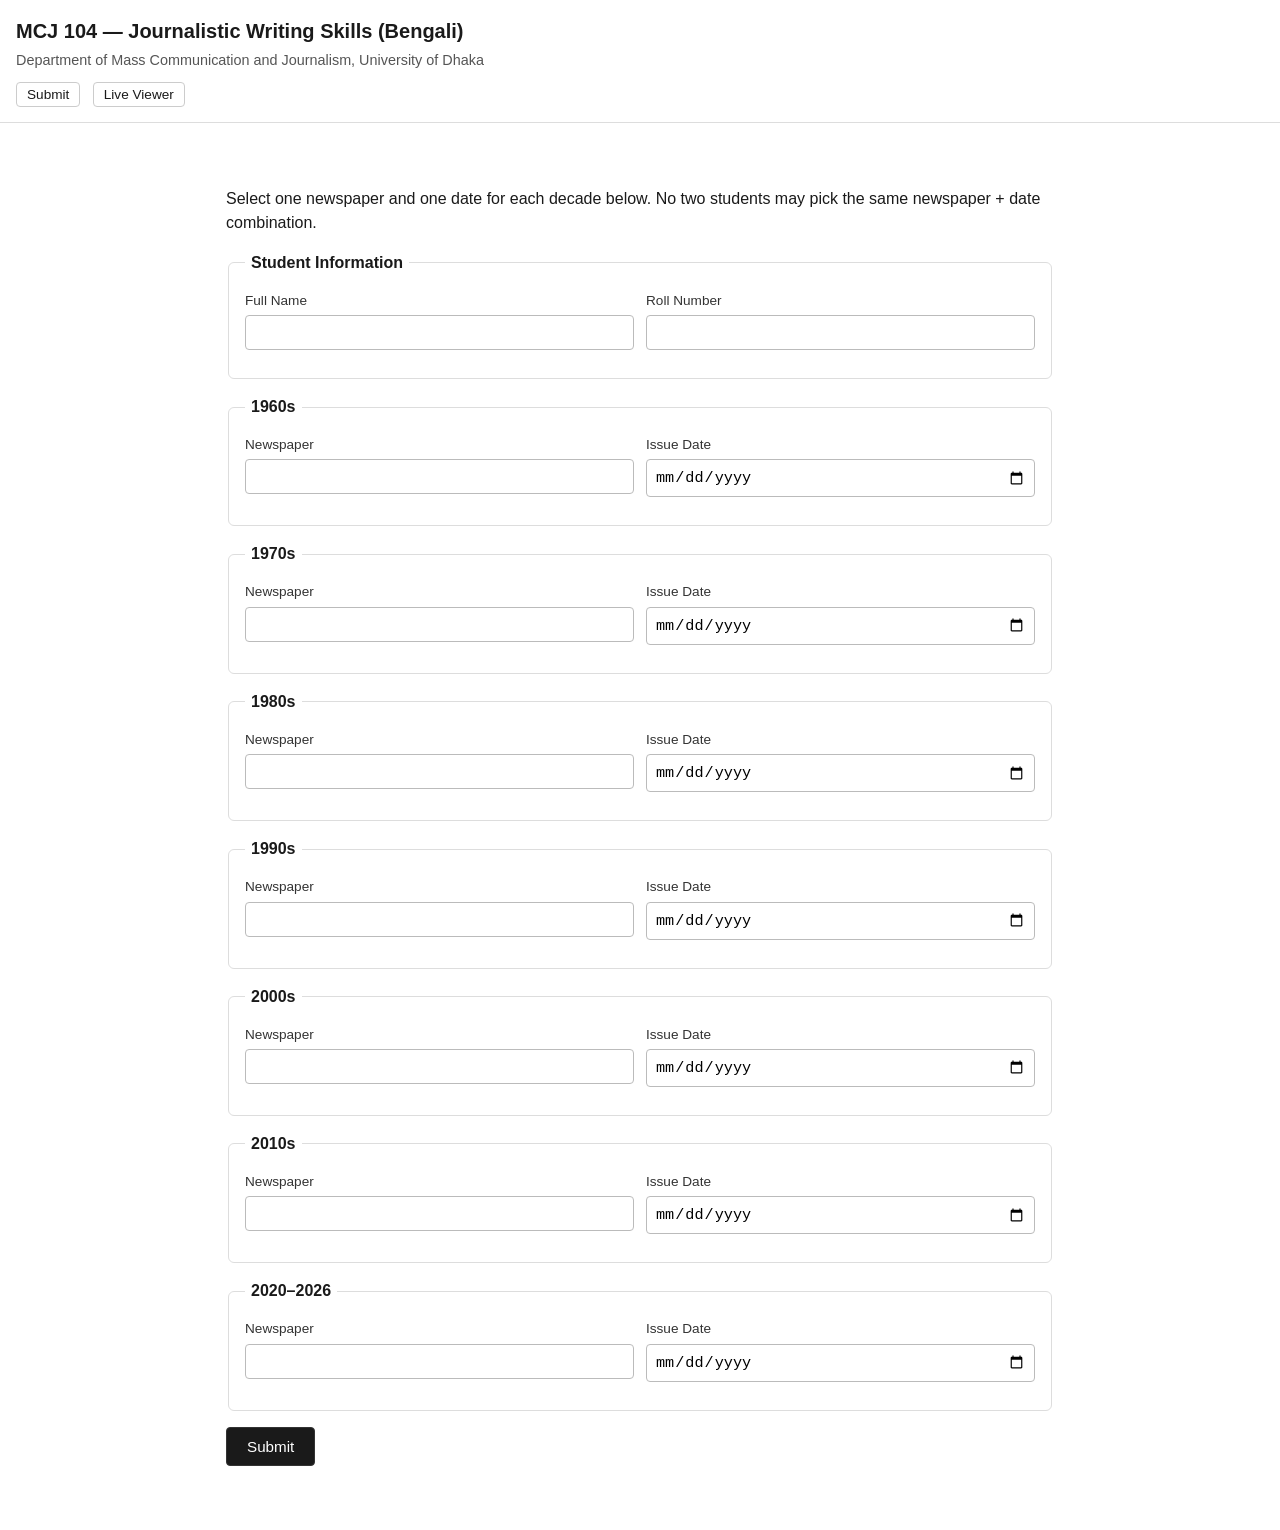
==== index.html @ 9551368b "Add files via upload" ====
<!DOCTYPE html>
<html lang="en">
<head>
  <meta charset="UTF-8" />
  <meta name="viewport" content="width=device-width, initial-scale=1.0" />
  <title>MCJ 104 — Assignment Picker</title>
  <link rel="stylesheet" href="style.css" />
</head>
<body>
  <header class="site-header">
    <h1>MCJ 104 — Journalistic Writing Skills (Bengali)</h1>
    <p>Department of Mass Communication and Journalism, University of Dhaka</p>
    <nav class="site-nav">
      <a href="index.html">Submit</a>
      <a href="live.html">Live Viewer</a>
    </nav>
  </header>

  <main class="page">
    <p>
      Select one newspaper and one date for each decade below. No two
      students may pick the same newspaper + date combination.
    </p>

    <form id="entry-form" novalidate>
      <fieldset>
        <legend>Student Information</legend>
        <div class="field-row">
          <div class="field">
            <label for="name">Full Name</label>
            <input type="text" id="name" name="name" required />
          </div>
          <div class="field">
            <label for="roll">Roll Number</label>
            <input type="text" id="roll" name="roll" required />
          </div>
        </div>
      </fieldset>

      <!-- One fieldset per decade. data-period matches CONFIG.PERIODS keys
           in config.js and the column names in GoogleAppsScript.gs -->
      <fieldset data-period="1960">
        <legend>1960s</legend>
        <div class="field-row">
          <div class="field">
            <label for="1960-newspaper">Newspaper</label>
            <input type="text" id="1960-newspaper" name="1960Newspaper" list="newspaper-list" required />
          </div>
          <div class="field">
            <label for="1960-date">Issue Date</label>
            <input type="date" id="1960-date" name="1960Date" min="1960-01-01" max="1969-12-31" required />
          </div>
        </div>
      </fieldset>

      <fieldset data-period="1970">
        <legend>1970s</legend>
        <div class="field-row">
          <div class="field">
            <label for="1970-newspaper">Newspaper</label>
            <input type="text" id="1970-newspaper" name="1970Newspaper" list="newspaper-list" required />
          </div>
          <div class="field">
            <label for="1970-date">Issue Date</label>
            <input type="date" id="1970-date" name="1970Date" min="1970-01-01" max="1979-12-31" required />
          </div>
        </div>
      </fieldset>

      <fieldset data-period="1980">
        <legend>1980s</legend>
        <div class="field-row">
          <div class="field">
            <label for="1980-newspaper">Newspaper</label>
            <input type="text" id="1980-newspaper" name="1980Newspaper" list="newspaper-list" required />
          </div>
          <div class="field">
            <label for="1980-date">Issue Date</label>
            <input type="date" id="1980-date" name="1980Date" min="1980-01-01" max="1989-12-31" required />
          </div>
        </div>
      </fieldset>

      <fieldset data-period="1990">
        <legend>1990s</legend>
        <div class="field-row">
          <div class="field">
            <label for="1990-newspaper">Newspaper</label>
            <input type="text" id="1990-newspaper" name="1990Newspaper" list="newspaper-list" required />
          </div>
          <div class="field">
            <label for="1990-date">Issue Date</label>
            <input type="date" id="1990-date" name="1990Date" min="1990-01-01" max="1999-12-31" required />
          </div>
        </div>
      </fieldset>

      <fieldset data-period="2000">
        <legend>2000s</legend>
        <div class="field-row">
          <div class="field">
            <label for="2000-newspaper">Newspaper</label>
            <input type="text" id="2000-newspaper" name="2000Newspaper" list="newspaper-list" required />
          </div>
          <div class="field">
            <label for="2000-date">Issue Date</label>
            <input type="date" id="2000-date" name="2000Date" min="2000-01-01" max="2009-12-31" required />
          </div>
        </div>
      </fieldset>

      <fieldset data-period="2010">
        <legend>2010s</legend>
        <div class="field-row">
          <div class="field">
            <label for="2010-newspaper">Newspaper</label>
            <input type="text" id="2010-newspaper" name="2010Newspaper" list="newspaper-list" required />
          </div>
          <div class="field">
            <label for="2010-date">Issue Date</label>
            <input type="date" id="2010-date" name="2010Date" min="2010-01-01" max="2019-12-31" required />
          </div>
        </div>
      </fieldset>

      <fieldset data-period="2020">
        <legend>2020–2026</legend>
        <div class="field-row">
          <div class="field">
            <label for="2020-newspaper">Newspaper</label>
            <input type="text" id="2020-newspaper" name="2020Newspaper" list="newspaper-list" required />
          </div>
          <div class="field">
            <label for="2020-date">Issue Date</label>
            <input type="date" id="2020-date" name="2020Date" min="2020-01-01" max="2026-12-31" required />
          </div>
        </div>
      </fieldset>

      <!-- Suggestions only; students may type any newspaper name. -->
      <datalist id="newspaper-list">
        <option value="Prothom Alo"></option>
        <option value="The Daily Star"></option>
        <option value="Ittefaq"></option>
        <option value="Bangladesh Observer"></option>
        <option value="Azad"></option>
        <option value="Sangbad"></option>
        <option value="Janakantha"></option>
        <option value="Kaler Kantho"></option>
        <option value="Samakal"></option>
        <option value="Bhorer Kagoj"></option>
      </datalist>

      <div class="actions">
        <button type="submit" id="submit-btn">Submit</button>
      </div>

      <div id="message" class="message" role="alert"></div>
    </form>
  </main>

  <script src="config.js"></script>
  <script src="app.js"></script>
</body>
</html>
---- style.css ----
/* style.css
   Minimal, professional styling shared by index.html and live.html.
   No animations, no icon fonts, no color noise. */

* {
  box-sizing: border-box;
}

body {
  margin: 0;
  padding: 0;
  font-family: -apple-system, "Segoe UI", Roboto, Arial, sans-serif;
  background: #ffffff;
  color: #1a1a1a;
  line-height: 1.5;
}

.page {
  max-width: 860px;
  margin: 0 auto;
  padding: 24px 16px 64px;
}

header.site-header {
  border-bottom: 1px solid #ddd;
  padding: 16px;
  margin-bottom: 24px;
}

header.site-header h1 {
  margin: 0 0 4px;
  font-size: 1.25rem;
}

header.site-header p {
  margin: 0;
  color: #555;
  font-size: 0.9rem;
}

nav.site-nav {
  margin-top: 10px;
}

nav.site-nav a {
  color: #1a1a1a;
  text-decoration: none;
  border: 1px solid #ccc;
  padding: 4px 10px;
  border-radius: 4px;
  font-size: 0.85rem;
  margin-right: 8px;
}

nav.site-nav a:hover {
  background: #f2f2f2;
}

/* ---- Form ---- */

fieldset {
  border: 1px solid #ddd;
  border-radius: 6px;
  padding: 16px;
  margin-bottom: 16px;
}

legend {
  padding: 0 6px;
  font-weight: 600;
}

.field-row {
  display: flex;
  gap: 12px;
  margin-bottom: 12px;
  flex-wrap: wrap;
}

.field {
  flex: 1 1 200px;
  display: flex;
  flex-direction: column;
}

.field label {
  font-size: 0.85rem;
  margin-bottom: 4px;
  color: #333;
}

input[type="text"],
input[type="date"] {
  padding: 8px;
  border: 1px solid #bbb;
  border-radius: 4px;
  font-size: 0.95rem;
  width: 100%;
}

input:focus {
  outline: 2px solid #333;
  outline-offset: 1px;
}

button {
  cursor: pointer;
  border: 1px solid #333;
  background: #1a1a1a;
  color: #fff;
  padding: 10px 20px;
  border-radius: 4px;
  font-size: 0.95rem;
}

button:hover {
  background: #333;
}

button.secondary {
  background: #fff;
  color: #1a1a1a;
}

button.secondary:hover {
  background: #f2f2f2;
}

.actions {
  display: flex;
  gap: 10px;
  margin-top: 16px;
  flex-wrap: wrap;
}

.message {
  margin-top: 16px;
  padding: 10px 12px;
  border-radius: 4px;
  font-size: 0.9rem;
  display: none;
}

.message.error {
  display: block;
  background: #fdecea;
  border: 1px solid #e8a5a0;
  color: #7a1f16;
}

.message.success {
  display: block;
  background: #eaf6ec;
  border: 1px solid #a6d8ac;
  color: #1e5c26;
}

/* ---- Live viewer ---- */

.toolbar {
  display: flex;
  gap: 10px;
  flex-wrap: wrap;
  margin-bottom: 16px;
  align-items: center;
}

.toolbar input[type="text"] {
  flex: 1 1 220px;
}

.toolbar select {
  padding: 8px;
  border: 1px solid #bbb;
  border-radius: 4px;
}

.status-line {
  font-size: 0.8rem;
  color: #666;
  margin-bottom: 10px;
}

table {
  width: 100%;
  border-collapse: collapse;
  font-size: 0.85rem;
}

th, td {
  border: 1px solid #ddd;
  padding: 6px 8px;
  text-align: left;
  white-space: nowrap;
}

th {
  background: #f5f5f5;
  cursor: pointer;
  position: sticky;
  top: 0;
}

tbody tr:nth-child(even) {
  background: #fafafa;
}

.table-wrap {
  overflow-x: auto;
  border: 1px solid #eee;
}

.empty-state {
  padding: 20px;
  text-align: center;
  color: #777;
}

/* ---- Print ---- */

@media print {
  header.site-header,
  .toolbar,
  .actions,
  nav.site-nav,
  .status-line {
    display: none !important;
  }

  body, .page {
    margin: 0;
    padding: 0;
    max-width: 100%;
  }

  table {
    font-size: 11px;
  }
}

/* ---- Mobile ---- */

@media (max-width: 600px) {
  .field-row {
    flex-direction: column;
  }
}
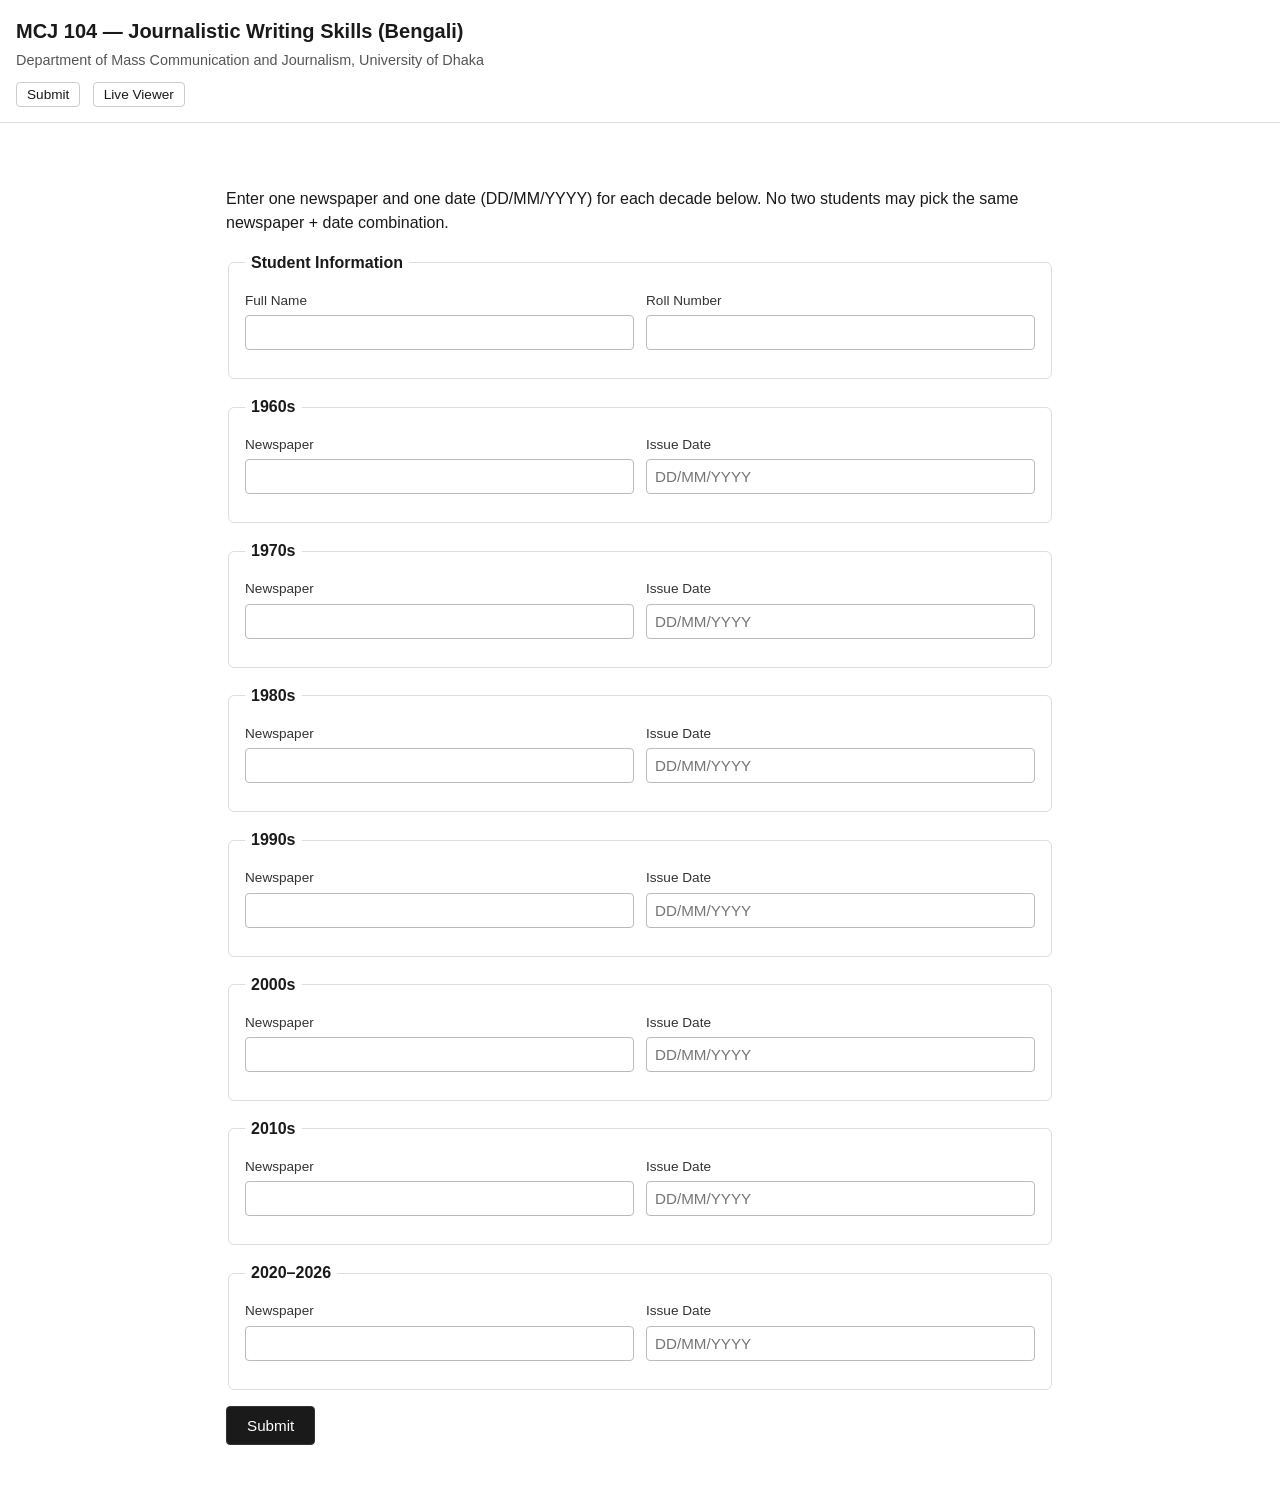
==== commit 872c41ec: "Add files via upload" ====
--- a/index.html
+++ b/index.html
@@ -18,8 +18,9 @@
 
   <main class="page">
     <p>
-      Select one newspaper and one date for each decade below. No two
-      students may pick the same newspaper + date combination.
+      Enter one newspaper and one date (DD/MM/YYYY) for each decade
+      below. No two students may pick the same newspaper + date
+      combination.
     </p>
 
     <form id="entry-form" novalidate>
@@ -44,11 +45,11 @@
         <div class="field-row">
           <div class="field">
             <label for="1960-newspaper">Newspaper</label>
-            <input type="text" id="1960-newspaper" name="1960Newspaper" list="newspaper-list" required />
+            <input type="text" id="1960-newspaper" name="1960Newspaper" required />
           </div>
           <div class="field">
             <label for="1960-date">Issue Date</label>
-            <input type="date" id="1960-date" name="1960Date" min="1960-01-01" max="1969-12-31" required />
+            <input type="text" id="1960-date" name="1960Date" placeholder="DD/MM/YYYY" pattern="\d{2}/\d{2}/\d{4}" inputmode="numeric" maxlength="10" required />
           </div>
         </div>
       </fieldset>
@@ -58,11 +59,11 @@
         <div class="field-row">
           <div class="field">
             <label for="1970-newspaper">Newspaper</label>
-            <input type="text" id="1970-newspaper" name="1970Newspaper" list="newspaper-list" required />
+            <input type="text" id="1970-newspaper" name="1970Newspaper" required />
           </div>
           <div class="field">
             <label for="1970-date">Issue Date</label>
-            <input type="date" id="1970-date" name="1970Date" min="1970-01-01" max="1979-12-31" required />
+            <input type="text" id="1970-date" name="1970Date" placeholder="DD/MM/YYYY" pattern="\d{2}/\d{2}/\d{4}" inputmode="numeric" maxlength="10" required />
           </div>
         </div>
       </fieldset>
@@ -72,11 +73,11 @@
         <div class="field-row">
           <div class="field">
             <label for="1980-newspaper">Newspaper</label>
-            <input type="text" id="1980-newspaper" name="1980Newspaper" list="newspaper-list" required />
+            <input type="text" id="1980-newspaper" name="1980Newspaper" required />
           </div>
           <div class="field">
             <label for="1980-date">Issue Date</label>
-            <input type="date" id="1980-date" name="1980Date" min="1980-01-01" max="1989-12-31" required />
+            <input type="text" id="1980-date" name="1980Date" placeholder="DD/MM/YYYY" pattern="\d{2}/\d{2}/\d{4}" inputmode="numeric" maxlength="10" required />
           </div>
         </div>
       </fieldset>
@@ -86,11 +87,11 @@
         <div class="field-row">
           <div class="field">
             <label for="1990-newspaper">Newspaper</label>
-            <input type="text" id="1990-newspaper" name="1990Newspaper" list="newspaper-list" required />
+            <input type="text" id="1990-newspaper" name="1990Newspaper" required />
           </div>
           <div class="field">
             <label for="1990-date">Issue Date</label>
-            <input type="date" id="1990-date" name="1990Date" min="1990-01-01" max="1999-12-31" required />
+            <input type="text" id="1990-date" name="1990Date" placeholder="DD/MM/YYYY" pattern="\d{2}/\d{2}/\d{4}" inputmode="numeric" maxlength="10" required />
           </div>
         </div>
       </fieldset>
@@ -100,11 +101,11 @@
         <div class="field-row">
           <div class="field">
             <label for="2000-newspaper">Newspaper</label>
-            <input type="text" id="2000-newspaper" name="2000Newspaper" list="newspaper-list" required />
+            <input type="text" id="2000-newspaper" name="2000Newspaper" required />
           </div>
           <div class="field">
             <label for="2000-date">Issue Date</label>
-            <input type="date" id="2000-date" name="2000Date" min="2000-01-01" max="2009-12-31" required />
+            <input type="text" id="2000-date" name="2000Date" placeholder="DD/MM/YYYY" pattern="\d{2}/\d{2}/\d{4}" inputmode="numeric" maxlength="10" required />
           </div>
         </div>
       </fieldset>
@@ -114,11 +115,11 @@
         <div class="field-row">
           <div class="field">
             <label for="2010-newspaper">Newspaper</label>
-            <input type="text" id="2010-newspaper" name="2010Newspaper" list="newspaper-list" required />
+            <input type="text" id="2010-newspaper" name="2010Newspaper" required />
           </div>
           <div class="field">
             <label for="2010-date">Issue Date</label>
-            <input type="date" id="2010-date" name="2010Date" min="2010-01-01" max="2019-12-31" required />
+            <input type="text" id="2010-date" name="2010Date" placeholder="DD/MM/YYYY" pattern="\d{2}/\d{2}/\d{4}" inputmode="numeric" maxlength="10" required />
           </div>
         </div>
       </fieldset>
@@ -128,28 +129,14 @@
         <div class="field-row">
           <div class="field">
             <label for="2020-newspaper">Newspaper</label>
-            <input type="text" id="2020-newspaper" name="2020Newspaper" list="newspaper-list" required />
+            <input type="text" id="2020-newspaper" name="2020Newspaper" required />
           </div>
           <div class="field">
             <label for="2020-date">Issue Date</label>
-            <input type="date" id="2020-date" name="2020Date" min="2020-01-01" max="2026-12-31" required />
+            <input type="text" id="2020-date" name="2020Date" placeholder="DD/MM/YYYY" pattern="\d{2}/\d{2}/\d{4}" inputmode="numeric" maxlength="10" required />
           </div>
         </div>
       </fieldset>
-
-      <!-- Suggestions only; students may type any newspaper name. -->
-      <datalist id="newspaper-list">
-        <option value="Prothom Alo"></option>
-        <option value="The Daily Star"></option>
-        <option value="Ittefaq"></option>
-        <option value="Bangladesh Observer"></option>
-        <option value="Azad"></option>
-        <option value="Sangbad"></option>
-        <option value="Janakantha"></option>
-        <option value="Kaler Kantho"></option>
-        <option value="Samakal"></option>
-        <option value="Bhorer Kagoj"></option>
-      </datalist>
 
       <div class="actions">
         <button type="submit" id="submit-btn">Submit</button>
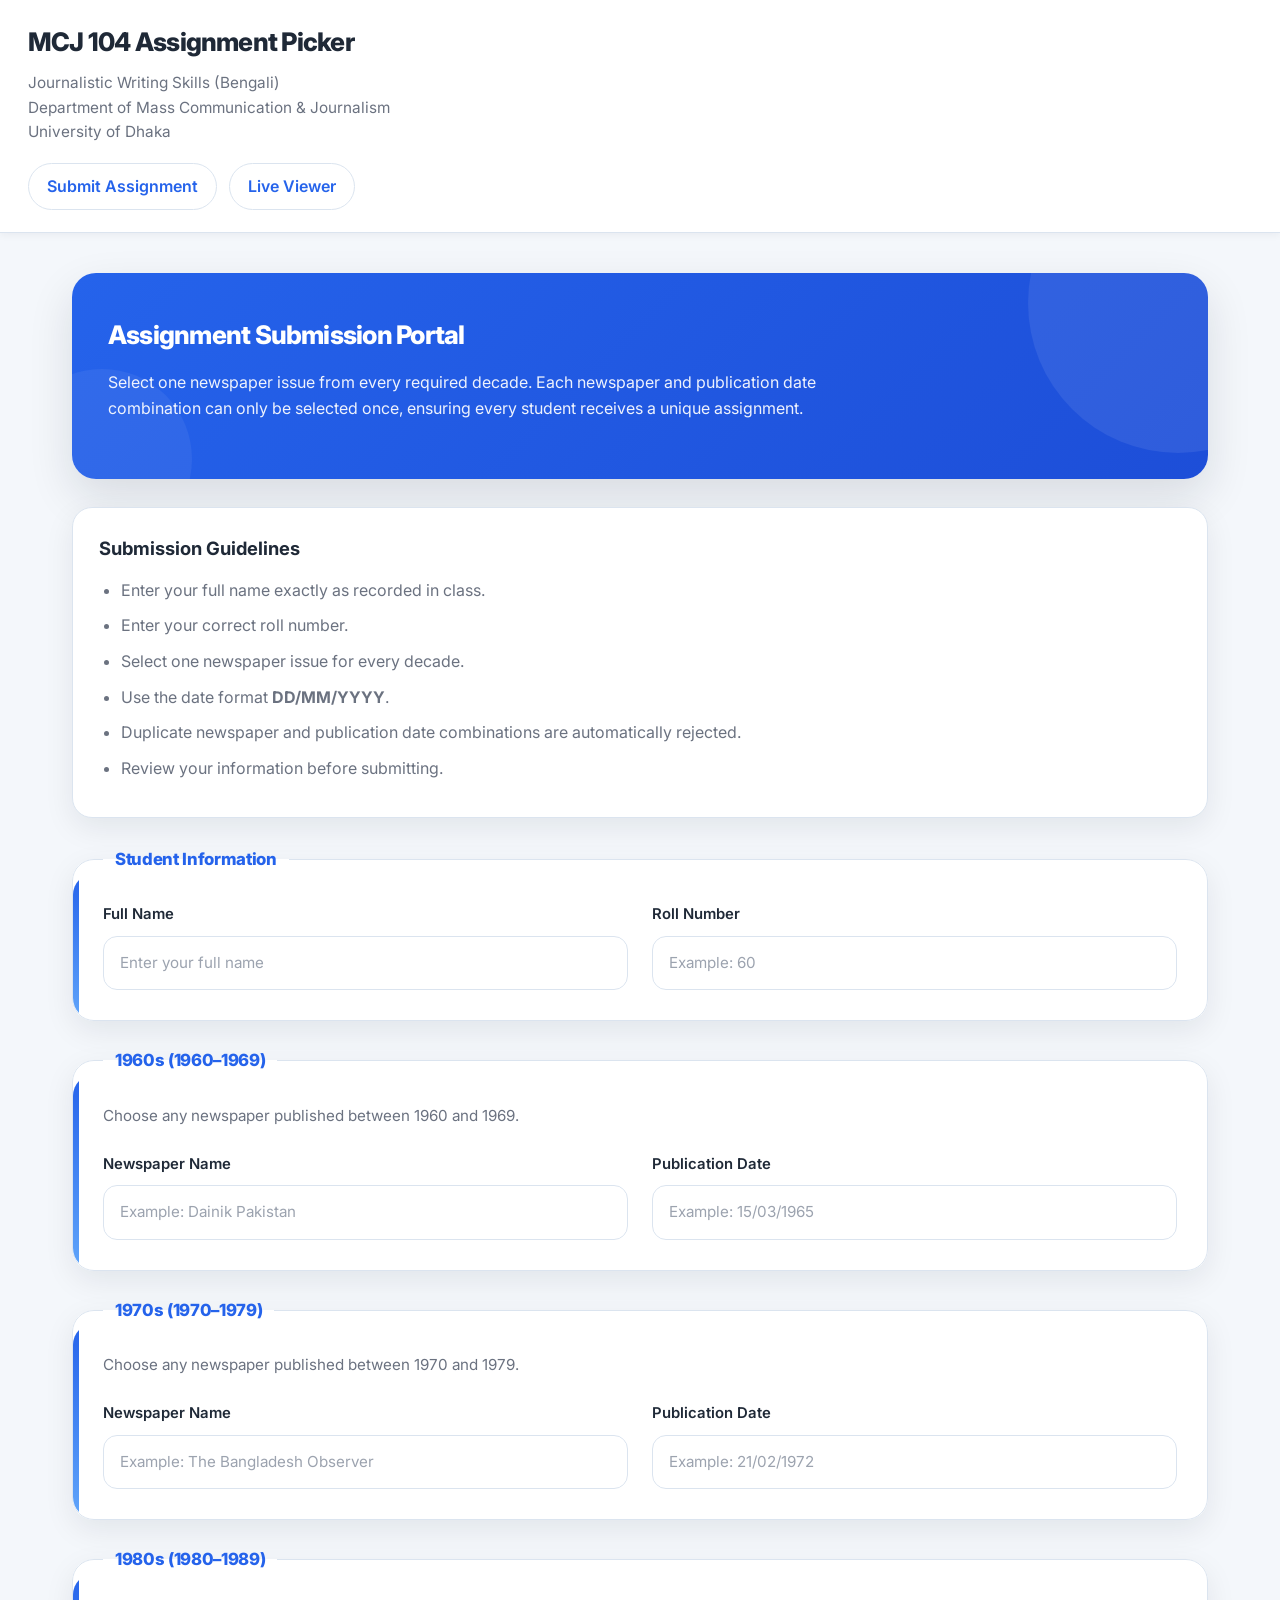
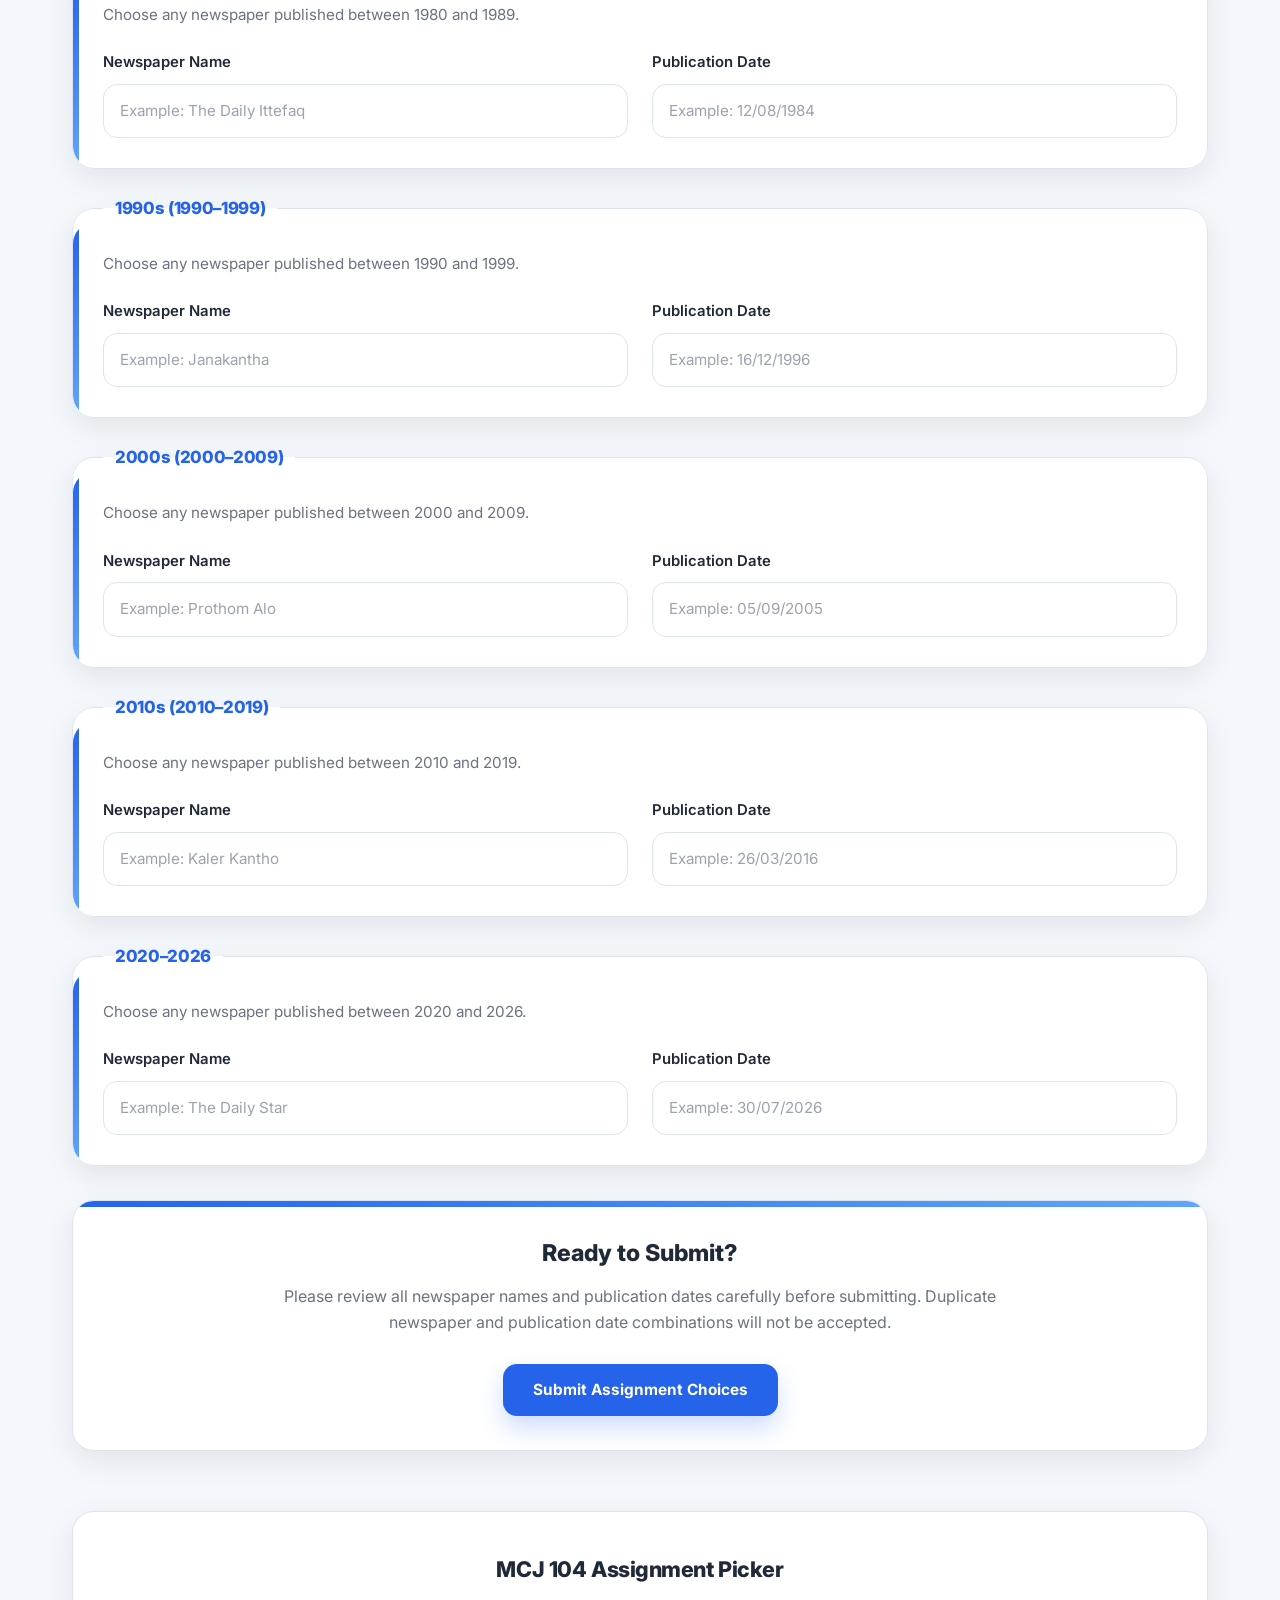
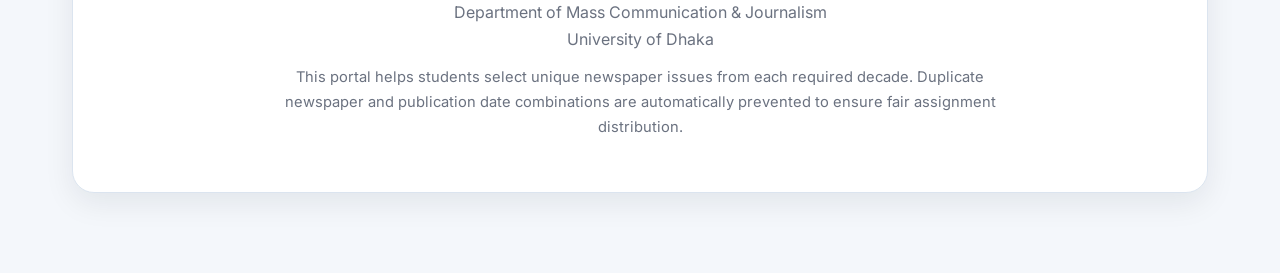
==== commit d76c6255: "Add files via upload" ====
--- a/index.html
+++ b/index.html
@@ -1,152 +1,649 @@
 <!DOCTYPE html>
 <html lang="en">
+
 <head>
-  <meta charset="UTF-8" />
-  <meta name="viewport" content="width=device-width, initial-scale=1.0" />
-  <title>MCJ 104 — Assignment Picker</title>
-  <link rel="stylesheet" href="style.css" />
+
+    <meta charset="UTF-8">
+
+    <meta
+        name="viewport"
+        content="width=device-width, initial-scale=1.0">
+
+    <title>MCJ 104 — Assignment Picker</title>
+
+    <link rel="preconnect" href="https://fonts.googleapis.com">
+
+    <link rel="preconnect" href="https://fonts.gstatic.com" crossorigin>
+
+    <link rel="stylesheet" href="style.css">
+
 </head>
+
 <body>
-  <header class="site-header">
-    <h1>MCJ 104 — Journalistic Writing Skills (Bengali)</h1>
-    <p>Department of Mass Communication and Journalism, University of Dhaka</p>
+
+<header class="site-header">
+
+    <h1>MCJ 104 Assignment Picker</h1>
+
+    <p>
+
+        Journalistic Writing Skills (Bengali)<br>
+
+        Department of Mass Communication & Journalism<br>
+
+        University of Dhaka
+
+    </p>
+
     <nav class="site-nav">
-      <a href="index.html">Submit</a>
-      <a href="live.html">Live Viewer</a>
+
+        <a href="index.html">
+            Submit Assignment
+        </a>
+
+        <a href="live.html">
+            Live Viewer
+        </a>
+
     </nav>
-  </header>
-
-  <main class="page">
+
+</header>
+
+<main class="page">
+
+<section class="hero">
+
+    <h2>
+        Assignment Submission Portal
+    </h2>
+
     <p>
-      Enter one newspaper and one date (DD/MM/YYYY) for each decade
-      below. No two students may pick the same newspaper + date
-      combination.
-    </p>
-
-    <form id="entry-form" novalidate>
-      <fieldset>
-        <legend>Student Information</legend>
-        <div class="field-row">
-          <div class="field">
-            <label for="name">Full Name</label>
-            <input type="text" id="name" name="name" required />
-          </div>
-          <div class="field">
-            <label for="roll">Roll Number</label>
-            <input type="text" id="roll" name="roll" required />
-          </div>
-        </div>
-      </fieldset>
-
-      <!-- One fieldset per decade. data-period matches CONFIG.PERIODS keys
-           in config.js and the column names in GoogleAppsScript.gs -->
-      <fieldset data-period="1960">
-        <legend>1960s</legend>
-        <div class="field-row">
-          <div class="field">
-            <label for="1960-newspaper">Newspaper</label>
-            <input type="text" id="1960-newspaper" name="1960Newspaper" required />
-          </div>
-          <div class="field">
-            <label for="1960-date">Issue Date</label>
-            <input type="text" id="1960-date" name="1960Date" placeholder="DD/MM/YYYY" pattern="\d{2}/\d{2}/\d{4}" inputmode="numeric" maxlength="10" required />
-          </div>
-        </div>
-      </fieldset>
-
-      <fieldset data-period="1970">
-        <legend>1970s</legend>
-        <div class="field-row">
-          <div class="field">
-            <label for="1970-newspaper">Newspaper</label>
-            <input type="text" id="1970-newspaper" name="1970Newspaper" required />
-          </div>
-          <div class="field">
-            <label for="1970-date">Issue Date</label>
-            <input type="text" id="1970-date" name="1970Date" placeholder="DD/MM/YYYY" pattern="\d{2}/\d{2}/\d{4}" inputmode="numeric" maxlength="10" required />
-          </div>
-        </div>
-      </fieldset>
-
-      <fieldset data-period="1980">
-        <legend>1980s</legend>
-        <div class="field-row">
-          <div class="field">
-            <label for="1980-newspaper">Newspaper</label>
-            <input type="text" id="1980-newspaper" name="1980Newspaper" required />
-          </div>
-          <div class="field">
-            <label for="1980-date">Issue Date</label>
-            <input type="text" id="1980-date" name="1980Date" placeholder="DD/MM/YYYY" pattern="\d{2}/\d{2}/\d{4}" inputmode="numeric" maxlength="10" required />
-          </div>
-        </div>
-      </fieldset>
-
-      <fieldset data-period="1990">
-        <legend>1990s</legend>
-        <div class="field-row">
-          <div class="field">
-            <label for="1990-newspaper">Newspaper</label>
-            <input type="text" id="1990-newspaper" name="1990Newspaper" required />
-          </div>
-          <div class="field">
-            <label for="1990-date">Issue Date</label>
-            <input type="text" id="1990-date" name="1990Date" placeholder="DD/MM/YYYY" pattern="\d{2}/\d{2}/\d{4}" inputmode="numeric" maxlength="10" required />
-          </div>
-        </div>
-      </fieldset>
-
-      <fieldset data-period="2000">
-        <legend>2000s</legend>
-        <div class="field-row">
-          <div class="field">
-            <label for="2000-newspaper">Newspaper</label>
-            <input type="text" id="2000-newspaper" name="2000Newspaper" required />
-          </div>
-          <div class="field">
-            <label for="2000-date">Issue Date</label>
-            <input type="text" id="2000-date" name="2000Date" placeholder="DD/MM/YYYY" pattern="\d{2}/\d{2}/\d{4}" inputmode="numeric" maxlength="10" required />
-          </div>
-        </div>
-      </fieldset>
-
-      <fieldset data-period="2010">
-        <legend>2010s</legend>
-        <div class="field-row">
-          <div class="field">
-            <label for="2010-newspaper">Newspaper</label>
-            <input type="text" id="2010-newspaper" name="2010Newspaper" required />
-          </div>
-          <div class="field">
-            <label for="2010-date">Issue Date</label>
-            <input type="text" id="2010-date" name="2010Date" placeholder="DD/MM/YYYY" pattern="\d{2}/\d{2}/\d{4}" inputmode="numeric" maxlength="10" required />
-          </div>
-        </div>
-      </fieldset>
-
-      <fieldset data-period="2020">
-        <legend>2020–2026</legend>
-        <div class="field-row">
-          <div class="field">
-            <label for="2020-newspaper">Newspaper</label>
-            <input type="text" id="2020-newspaper" name="2020Newspaper" required />
-          </div>
-          <div class="field">
-            <label for="2020-date">Issue Date</label>
-            <input type="text" id="2020-date" name="2020Date" placeholder="DD/MM/YYYY" pattern="\d{2}/\d{2}/\d{4}" inputmode="numeric" maxlength="10" required />
-          </div>
-        </div>
-      </fieldset>
-
-      <div class="actions">
-        <button type="submit" id="submit-btn">Submit</button>
-      </div>
-
-      <div id="message" class="message" role="alert"></div>
-    </form>
-  </main>
-
-  <script src="config.js"></script>
-  <script src="app.js"></script>
+
+        Select one newspaper issue from every required decade.
+        Each newspaper and publication date combination can only be selected once,
+        ensuring every student receives a unique assignment.
+
+    </p>
+
+</section>
+
+<section class="info-card">
+
+    <h3>
+        Submission Guidelines
+    </h3>
+
+    <ul>
+
+        <li>Enter your full name exactly as recorded in class.</li>
+
+        <li>Enter your correct roll number.</li>
+
+        <li>Select one newspaper issue for every decade.</li>
+
+        <li>Use the date format <strong>DD/MM/YYYY</strong>.</li>
+
+        <li>Duplicate newspaper and publication date combinations are automatically rejected.</li>
+
+        <li>Review your information before submitting.</li>
+
+    </ul>
+
+</section>
+
+<form id="entry-form" novalidate>
+
+<fieldset>
+
+<legend>
+
+Student Information
+
+</legend>
+
+<div class="field-row">
+
+<div class="field">
+
+<label for="name">
+
+Full Name
+
+</label>
+
+<input
+type="text"
+id="name"
+name="name"
+placeholder="Enter your full name"
+required
+>
+
+</div>
+
+<div class="field">
+
+<label for="roll">
+
+Roll Number
+
+</label>
+
+<input
+type="text"
+id="roll"
+name="roll"
+placeholder="Example: 60"
+required
+>
+
+</div>
+
+</div>
+
+</fieldset>
+
+<!-- ===================================================== -->
+
+<fieldset data-period="1960">
+
+<legend>
+
+1960s (1960–1969)
+
+</legend>
+
+<p class="period-note">
+
+Choose any newspaper published between 1960 and 1969.
+
+</p>
+
+<div class="field-row">
+
+<div class="field">
+
+<label for="1960-newspaper">
+
+Newspaper Name
+
+</label>
+
+<input
+type="text"
+id="1960-newspaper"
+name="1960Newspaper"
+placeholder="Example: Dainik Pakistan"
+required
+>
+
+</div>
+
+<div class="field">
+
+<label for="1960-date">
+
+Publication Date
+
+</label>
+
+<input
+type="text"
+id="1960-date"
+name="1960Date"
+placeholder="Example: 15/03/1965"
+pattern="\d{2}/\d{2}/\d{4}"
+inputmode="numeric"
+maxlength="10"
+required
+>
+
+</div>
+
+</div>
+
+</fieldset>
+
+<!-- ===================================================== -->
+
+<fieldset data-period="1970">
+
+<legend>
+
+1970s (1970–1979)
+
+</legend>
+
+<p class="period-note">
+
+Choose any newspaper published between 1970 and 1979.
+
+</p>
+
+<div class="field-row">
+
+<div class="field">
+
+<label for="1970-newspaper">
+
+Newspaper Name
+
+</label>
+
+<input
+type="text"
+id="1970-newspaper"
+name="1970Newspaper"
+placeholder="Example: The Bangladesh Observer"
+required
+>
+
+</div>
+
+<div class="field">
+
+<label for="1970-date">
+
+Publication Date
+
+</label>
+
+<input
+type="text"
+id="1970-date"
+name="1970Date"
+placeholder="Example: 21/02/1972"
+pattern="\d{2}/\d{2}/\d{4}"
+inputmode="numeric"
+maxlength="10"
+required
+>
+
+</div>
+
+</div>
+
+</fieldset>
+
+<!-- ===================================================== -->
+
+<fieldset data-period="1980">
+
+    <legend>
+
+        1980s (1980–1989)
+
+    </legend>
+
+    <p class="period-note">
+
+        Choose any newspaper published between 1980 and 1989.
+
+    </p>
+
+    <div class="field-row">
+
+        <div class="field">
+
+            <label for="1980-newspaper">
+
+                Newspaper Name
+
+            </label>
+
+            <input
+                type="text"
+                id="1980-newspaper"
+                name="1980Newspaper"
+                placeholder="Example: The Daily Ittefaq"
+                required
+            >
+
+        </div>
+
+        <div class="field">
+
+            <label for="1980-date">
+
+                Publication Date
+
+            </label>
+
+            <input
+                type="text"
+                id="1980-date"
+                name="1980Date"
+                placeholder="Example: 12/08/1984"
+                pattern="\d{2}/\d{2}/\d{4}"
+                inputmode="numeric"
+                maxlength="10"
+                required
+            >
+
+        </div>
+
+    </div>
+
+</fieldset>
+
+<!-- ===================================================== -->
+
+<fieldset data-period="1990">
+
+    <legend>
+
+        1990s (1990–1999)
+
+    </legend>
+
+    <p class="period-note">
+
+        Choose any newspaper published between 1990 and 1999.
+
+    </p>
+
+    <div class="field-row">
+
+        <div class="field">
+
+            <label for="1990-newspaper">
+
+                Newspaper Name
+
+            </label>
+
+            <input
+                type="text"
+                id="1990-newspaper"
+                name="1990Newspaper"
+                placeholder="Example: Janakantha"
+                required
+            >
+
+        </div>
+
+        <div class="field">
+
+            <label for="1990-date">
+
+                Publication Date
+
+            </label>
+
+            <input
+                type="text"
+                id="1990-date"
+                name="1990Date"
+                placeholder="Example: 16/12/1996"
+                pattern="\d{2}/\d{2}/\d{4}"
+                inputmode="numeric"
+                maxlength="10"
+                required
+            >
+
+        </div>
+
+    </div>
+
+</fieldset>
+
+<!-- ===================================================== -->
+
+<fieldset data-period="2000">
+
+    <legend>
+
+        2000s (2000–2009)
+
+    </legend>
+
+    <p class="period-note">
+
+        Choose any newspaper published between 2000 and 2009.
+
+    </p>
+
+    <div class="field-row">
+
+        <div class="field">
+
+            <label for="2000-newspaper">
+
+                Newspaper Name
+
+            </label>
+
+            <input
+                type="text"
+                id="2000-newspaper"
+                name="2000Newspaper"
+                placeholder="Example: Prothom Alo"
+                required
+            >
+
+        </div>
+
+        <div class="field">
+
+            <label for="2000-date">
+
+                Publication Date
+
+            </label>
+
+            <input
+                type="text"
+                id="2000-date"
+                name="2000Date"
+                placeholder="Example: 05/09/2005"
+                pattern="\d{2}/\d{2}/\d{4}"
+                inputmode="numeric"
+                maxlength="10"
+                required
+            >
+
+        </div>
+
+    </div>
+
+</fieldset>
+
+<!-- ===================================================== -->
+
+<fieldset data-period="2010">
+
+    <legend>
+
+        2010s (2010–2019)
+
+    </legend>
+
+    <p class="period-note">
+
+        Choose any newspaper published between 2010 and 2019.
+
+    </p>
+
+    <div class="field-row">
+
+        <div class="field">
+
+            <label for="2010-newspaper">
+
+                Newspaper Name
+
+            </label>
+
+            <input
+                type="text"
+                id="2010-newspaper"
+                name="2010Newspaper"
+                placeholder="Example: Kaler Kantho"
+                required
+            >
+
+        </div>
+
+        <div class="field">
+
+            <label for="2010-date">
+
+                Publication Date
+
+            </label>
+
+            <input
+                type="text"
+                id="2010-date"
+                name="2010Date"
+                placeholder="Example: 26/03/2016"
+                pattern="\d{2}/\d{2}/\d{4}"
+                inputmode="numeric"
+                maxlength="10"
+                required
+            >
+
+        </div>
+
+    </div>
+
+</fieldset>
+
+<!-- ===================================================== -->
+
+<fieldset data-period="2020">
+
+    <legend>
+
+        2020–2026
+
+    </legend>
+
+    <p class="period-note">
+
+        Choose any newspaper published between 2020 and 2026.
+
+    </p>
+
+    <div class="field-row">
+
+        <div class="field">
+
+            <label for="2020-newspaper">
+
+                Newspaper Name
+
+            </label>
+
+            <input
+                type="text"
+                id="2020-newspaper"
+                name="2020Newspaper"
+                placeholder="Example: The Daily Star"
+                required
+            >
+
+        </div>
+
+        <div class="field">
+
+            <label for="2020-date">
+
+                Publication Date
+
+            </label>
+
+            <input
+                type="text"
+                id="2020-date"
+                name="2020Date"
+                placeholder="Example: 30/07/2026"
+                pattern="\d{2}/\d{2}/\d{4}"
+                inputmode="numeric"
+                maxlength="10"
+                required
+            >
+
+        </div>
+
+    </div>
+
+</fieldset>
+
+<!-- ===================================================== -->
+
+<section class="submit-section">
+
+    <h2>
+
+        Ready to Submit?
+
+    </h2>
+
+    <p>
+
+        Please review all newspaper names and publication dates carefully before submitting.
+        Duplicate newspaper and publication date combinations will not be accepted.
+
+    </p>
+
+    <div class="actions">
+
+        <button
+            type="submit"
+            id="submit-btn">
+
+            Submit Assignment Choices
+
+        </button>
+
+    </div>
+
+    <div
+        id="message"
+        class="message"
+        role="alert">
+
+    </div>
+
+</section>
+
+</form>
+
+<footer class="site-footer">
+
+    <div class="footer-content">
+
+        <h3>
+
+            MCJ 104 Assignment Picker
+
+        </h3>
+
+        <p>
+
+            Department of Mass Communication & Journalism<br>
+            University of Dhaka
+
+        </p>
+
+        <p class="footer-note">
+
+            This portal helps students select unique newspaper issues from each required decade.
+            Duplicate newspaper and publication date combinations are automatically prevented
+            to ensure fair assignment distribution.
+
+        </p>
+
+    </div>
+
+</footer>
+
+</main>
+
+<script src="config.js"></script>
+<script src="app.js"></script>
+
 </body>
-</html>
+
+</html>
--- a/style.css
+++ b/style.css
@@ -1,247 +1,1846 @@
-/* style.css
-   Minimal, professional styling shared by index.html and live.html.
-   No animations, no icon fonts, no color noise. */
-
-* {
-  box-sizing: border-box;
-}
-
-body {
-  margin: 0;
-  padding: 0;
-  font-family: -apple-system, "Segoe UI", Roboto, Arial, sans-serif;
-  background: #ffffff;
-  color: #1a1a1a;
-  line-height: 1.5;
-}
-
-.page {
-  max-width: 860px;
-  margin: 0 auto;
-  padding: 24px 16px 64px;
-}
-
-header.site-header {
-  border-bottom: 1px solid #ddd;
-  padding: 16px;
-  margin-bottom: 24px;
-}
-
-header.site-header h1 {
-  margin: 0 0 4px;
-  font-size: 1.25rem;
-}
-
-header.site-header p {
-  margin: 0;
-  color: #555;
-  font-size: 0.9rem;
-}
-
-nav.site-nav {
-  margin-top: 10px;
-}
-
-nav.site-nav a {
-  color: #1a1a1a;
-  text-decoration: none;
-  border: 1px solid #ccc;
-  padding: 4px 10px;
-  border-radius: 4px;
-  font-size: 0.85rem;
-  margin-right: 8px;
-}
-
-nav.site-nav a:hover {
-  background: #f2f2f2;
-}
-
-/* ---- Form ---- */
-
-fieldset {
-  border: 1px solid #ddd;
-  border-radius: 6px;
-  padding: 16px;
-  margin-bottom: 16px;
-}
-
-legend {
-  padding: 0 6px;
-  font-weight: 600;
-}
-
-.field-row {
-  display: flex;
-  gap: 12px;
-  margin-bottom: 12px;
-  flex-wrap: wrap;
-}
-
-.field {
-  flex: 1 1 200px;
-  display: flex;
-  flex-direction: column;
-}
-
-.field label {
-  font-size: 0.85rem;
-  margin-bottom: 4px;
-  color: #333;
-}
+/* ==========================================================
+   MCJ 104 Assignment Picker
+   Modern Responsive Stylesheet
+   Part 1/5
+========================================================== */
+
+/* ===========================
+   Google Font
+=========================== */
+
+@import url("https://fonts.googleapis.com/css2?family=Inter:wght@400;500;600;700;800&display=swap");
+
+/* ===========================
+   CSS Variables
+=========================== */
+
+:root{
+
+    --primary:#2563eb;
+    --primary-dark:#1d4ed8;
+
+    --success:#16a34a;
+    --danger:#dc2626;
+    --warning:#d97706;
+
+    --background:#f4f7fb;
+    --surface:#ffffff;
+    --surface-alt:#f8fafc;
+
+    --text:#1f2937;
+    --muted:#6b7280;
+
+    --border:#dbe4ef;
+
+    --radius-xs:8px;
+    --radius-sm:12px;
+    --radius-md:16px;
+    --radius-lg:22px;
+
+    --shadow-sm:
+        0 2px 8px rgba(15,23,42,.05);
+
+    --shadow:
+
+        0 10px 30px rgba(15,23,42,.08);
+
+    --shadow-lg:
+
+        0 18px 45px rgba(15,23,42,.12);
+
+    --transition:.22s ease;
+}
+
+/* ===========================
+   Reset
+=========================== */
+
+*,
+*::before,
+*::after{
+
+    box-sizing:border-box;
+}
+
+html{
+
+    scroll-behavior:smooth;
+}
+
+body{
+
+    margin:0;
+
+    background:var(--background);
+
+    color:var(--text);
+
+    font-family:
+        Inter,
+        "Segoe UI",
+        Roboto,
+        Arial,
+        sans-serif;
+
+    line-height:1.6;
+
+    -webkit-font-smoothing:antialiased;
+
+    text-rendering:optimizeLegibility;
+}
+
+img{
+
+    display:block;
+
+    max-width:100%;
+}
+
+a{
+
+    color:inherit;
+
+    transition:var(--transition);
+}
+
+button,
+input,
+select{
+
+    font:inherit;
+}
+
+/* ===========================
+   Layout
+=========================== */
+
+.page{
+
+    width:min(1180px,100%);
+
+    margin-inline:auto;
+
+    padding:
+
+        40px
+        22px
+        80px;
+}
+
+/* ===========================
+   Header
+=========================== */
+
+.site-header{
+
+    position:sticky;
+
+    top:0;
+
+    z-index:999;
+
+    padding:
+
+        22px
+        28px;
+
+    background:
+        rgba(255,255,255,.94);
+
+    backdrop-filter:blur(18px);
+
+    border-bottom:
+
+        1px solid var(--border);
+
+    box-shadow:
+
+        var(--shadow-sm);
+}
+
+.site-header h1{
+
+    margin:0;
+
+    font-size:
+
+        clamp(1.45rem,2vw,2rem);
+
+    font-weight:800;
+
+    letter-spacing:-.03em;
+}
+
+.site-header p{
+
+    margin:
+
+        8px
+        0
+        0;
+
+    color:var(--muted);
+
+    font-size:.96rem;
+}
+
+/* ===========================
+   Navigation
+=========================== */
+
+.site-nav{
+
+    display:flex;
+
+    gap:12px;
+
+    flex-wrap:wrap;
+
+    margin-top:18px;
+}
+
+.site-nav a{
+
+    display:inline-flex;
+
+    align-items:center;
+
+    justify-content:center;
+
+    padding:
+
+        10px
+        18px;
+
+    text-decoration:none;
+
+    background:#fff;
+
+    border:
+
+        1px solid var(--border);
+
+    border-radius:999px;
+
+    color:var(--primary);
+
+    font-weight:600;
+
+    transition:var(--transition);
+}
+
+.site-nav a:hover{
+
+    background:var(--primary);
+
+    color:#fff;
+
+    border-color:var(--primary);
+
+    transform:translateY(-2px);
+}
+
+/* ===========================
+   Hero
+=========================== */
+
+.hero{
+
+    background:
+
+        linear-gradient(
+            135deg,
+            #2563eb,
+            #1d4ed8
+        );
+
+    color:#fff;
+
+    border-radius:24px;
+
+    padding:
+
+        42px
+        36px;
+
+    margin-bottom:28px;
+
+    box-shadow:
+
+        var(--shadow-lg);
+}
+
+.hero h2{
+
+    margin:0;
+
+    font-size:
+
+        clamp(1.6rem,2vw,2.4rem);
+
+    font-weight:800;
+
+    letter-spacing:-.03em;
+}
+
+.hero p{
+
+    margin-top:14px;
+
+    max-width:760px;
+
+    color:
+
+        rgba(255,255,255,.92);
+
+    font-size:1rem;
+}
+
+/* ===========================
+   Info Card
+=========================== */
+
+.info-card{
+
+    background:var(--surface);
+
+    border:
+
+        1px solid var(--border);
+
+    border-radius:20px;
+
+    padding:26px;
+
+    margin-bottom:28px;
+
+    box-shadow:var(--shadow);
+}
+
+.info-card h3{
+
+    margin-top:0;
+
+    margin-bottom:14px;
+
+    font-size:1.15rem;
+
+    font-weight:700;
+}
+
+.info-card ul{
+
+    margin:0;
+
+    padding-left:22px;
+}
+
+.info-card li{
+
+    margin-bottom:10px;
+
+    color:var(--muted);
+}
+
+/* ==========================================================
+   Part 2/5
+   Forms, Cards & Buttons
+========================================================== */
+
+/* ===========================
+   Form
+=========================== */
+
+#entry-form{
+
+    display:flex;
+
+    flex-direction:column;
+
+    gap:26px;
+}
+
+/* ===========================
+   Cards
+=========================== */
+
+fieldset{
+
+    position:relative;
+
+    margin:0;
+
+    padding:30px;
+
+    background:var(--surface);
+
+    border:1px solid var(--border);
+
+    border-radius:22px;
+
+    box-shadow:var(--shadow);
+
+    overflow:hidden;
+
+    transition:
+        transform .22s ease,
+        box-shadow .22s ease,
+        border-color .22s ease;
+}
+
+fieldset:hover{
+
+    transform:translateY(-3px);
+
+    box-shadow:var(--shadow-lg);
+
+    border-color:#bfd4f7;
+}
+
+/* Blue Accent */
+
+fieldset::before{
+
+    content:"";
+
+    position:absolute;
+
+    left:0;
+
+    top:0;
+
+    bottom:0;
+
+    width:6px;
+
+    background:linear-gradient(
+        180deg,
+        var(--primary),
+        #60a5fa
+    );
+}
+
+/* ===========================
+   Legend
+=========================== */
+
+legend{
+
+    padding:
+
+        0
+        12px;
+
+    color:var(--primary);
+
+    font-weight:800;
+
+    font-size:1.05rem;
+
+    letter-spacing:-.02em;
+}
+
+/* ===========================
+   Period Note
+=========================== */
+
+.period-note{
+
+    margin:
+
+        0
+        0
+        24px;
+
+    color:var(--muted);
+
+    font-size:.95rem;
+}
+
+/* ===========================
+   Form Grid
+=========================== */
+
+.field-row{
+
+    display:grid;
+
+    grid-template-columns:
+
+        repeat(
+            auto-fit,
+            minmax(260px,1fr)
+        );
+
+    gap:24px;
+}
+
+.field{
+
+    display:flex;
+
+    flex-direction:column;
+}
+
+/* ===========================
+   Labels
+=========================== */
+
+.field label{
+
+    margin-bottom:9px;
+
+    color:var(--text);
+
+    font-weight:600;
+
+    font-size:.93rem;
+}
+
+/* ===========================
+   Inputs
+=========================== */
 
 input[type="text"],
-input[type="date"] {
-  padding: 8px;
-  border: 1px solid #bbb;
-  border-radius: 4px;
-  font-size: 0.95rem;
-  width: 100%;
-}
-
-input:focus {
-  outline: 2px solid #333;
-  outline-offset: 1px;
-}
-
-button {
-  cursor: pointer;
-  border: 1px solid #333;
-  background: #1a1a1a;
-  color: #fff;
-  padding: 10px 20px;
-  border-radius: 4px;
-  font-size: 0.95rem;
-}
-
-button:hover {
-  background: #333;
-}
-
-button.secondary {
-  background: #fff;
-  color: #1a1a1a;
-}
-
-button.secondary:hover {
-  background: #f2f2f2;
-}
-
-.actions {
-  display: flex;
-  gap: 10px;
-  margin-top: 16px;
-  flex-wrap: wrap;
-}
-
-.message {
-  margin-top: 16px;
-  padding: 10px 12px;
-  border-radius: 4px;
-  font-size: 0.9rem;
-  display: none;
-}
-
-.message.error {
-  display: block;
-  background: #fdecea;
-  border: 1px solid #e8a5a0;
-  color: #7a1f16;
-}
-
-.message.success {
-  display: block;
-  background: #eaf6ec;
-  border: 1px solid #a6d8ac;
-  color: #1e5c26;
-}
-
-/* ---- Live viewer ---- */
-
-.toolbar {
-  display: flex;
-  gap: 10px;
-  flex-wrap: wrap;
-  margin-bottom: 16px;
-  align-items: center;
-}
-
-.toolbar input[type="text"] {
-  flex: 1 1 220px;
-}
-
-.toolbar select {
-  padding: 8px;
-  border: 1px solid #bbb;
-  border-radius: 4px;
-}
-
-.status-line {
-  font-size: 0.8rem;
-  color: #666;
-  margin-bottom: 10px;
-}
-
-table {
-  width: 100%;
-  border-collapse: collapse;
-  font-size: 0.85rem;
-}
-
-th, td {
-  border: 1px solid #ddd;
-  padding: 6px 8px;
-  text-align: left;
-  white-space: nowrap;
-}
-
-th {
-  background: #f5f5f5;
-  cursor: pointer;
-  position: sticky;
-  top: 0;
-}
-
-tbody tr:nth-child(even) {
-  background: #fafafa;
-}
-
-.table-wrap {
-  overflow-x: auto;
-  border: 1px solid #eee;
-}
-
-.empty-state {
-  padding: 20px;
-  text-align: center;
-  color: #777;
-}
-
-/* ---- Print ---- */
-
-@media print {
-  header.site-header,
-  .toolbar,
-  .actions,
-  nav.site-nav,
-  .status-line {
-    display: none !important;
-  }
-
-  body, .page {
-    margin: 0;
-    padding: 0;
-    max-width: 100%;
-  }
-
-  table {
-    font-size: 11px;
-  }
-}
-
-/* ---- Mobile ---- */
-
-@media (max-width: 600px) {
-  .field-row {
-    flex-direction: column;
-  }
-}
+input[type="date"],
+select{
+
+    width:100%;
+
+    min-height:54px;
+
+    padding:
+
+        14px
+        16px;
+
+    background:#fff;
+
+    border:1px solid var(--border);
+
+    border-radius:14px;
+
+    color:var(--text);
+
+    font-size:.95rem;
+
+    transition:var(--transition);
+}
+
+input::placeholder{
+
+    color:#9ca3af;
+}
+
+input:hover,
+select:hover{
+
+    border-color:#bfd4f7;
+}
+
+input:focus,
+select:focus{
+
+    outline:none;
+
+    border-color:var(--primary);
+
+    box-shadow:
+        0 0 0 4px rgba(37,99,235,.15);
+}
+
+/* ===========================
+   Submit Section
+=========================== */
+
+.submit-section{
+
+    margin-top:8px;
+
+    background:var(--surface);
+
+    border:1px solid var(--border);
+
+    border-radius:22px;
+
+    padding:34px;
+
+    text-align:center;
+
+    box-shadow:var(--shadow);
+}
+
+.submit-section h2{
+
+    margin-top:0;
+
+    margin-bottom:12px;
+
+    font-size:1.45rem;
+
+    font-weight:800;
+}
+
+.submit-section p{
+
+    max-width:720px;
+
+    margin:
+
+        0 auto
+        28px;
+
+    color:var(--muted);
+}
+
+/* ===========================
+   Buttons
+=========================== */
+
+.actions{
+
+    display:flex;
+
+    justify-content:center;
+
+    gap:16px;
+
+    flex-wrap:wrap;
+}
+
+button{
+
+    cursor:pointer;
+
+    border:none;
+
+    border-radius:14px;
+
+    padding:
+
+        14px
+        30px;
+
+    font-weight:700;
+
+    font-size:.96rem;
+
+    transition:var(--transition);
+}
+
+/* Primary */
+
+button:not(.secondary){
+
+    background:var(--primary);
+
+    color:#fff;
+
+    box-shadow:
+
+        0 12px 24px rgba(37,99,235,.22);
+}
+
+button:not(.secondary):hover{
+
+    background:var(--primary-dark);
+
+    transform:translateY(-2px);
+}
+
+/* Secondary */
+
+button.secondary{
+
+    background:#fff;
+
+    color:var(--text);
+
+    border:1px solid var(--border);
+
+    box-shadow:none;
+}
+
+button.secondary:hover{
+
+    background:var(--surface-alt);
+
+    border-color:#bfd4f7;
+
+    transform:translateY(-2px);
+}
+
+button:active{
+
+    transform:translateY(0);
+}
+
+button:disabled{
+
+    opacity:.55;
+
+    cursor:not-allowed;
+
+    transform:none;
+}
+
+/* ===========================
+   Messages
+=========================== */
+
+.message{
+
+    display:none;
+
+    margin-top:24px;
+
+    padding:18px;
+
+    border-radius:16px;
+
+    font-weight:600;
+
+    text-align:left;
+}
+
+.message.success{
+
+    display:block;
+
+    background:#ecfdf3;
+
+    color:#166534;
+
+    border:1px solid rgba(22,163,74,.18);
+}
+
+.message.error{
+
+    display:block;
+
+    background:#fef2f2;
+
+    color:#b91c1c;
+
+    border:1px solid rgba(220,38,38,.16);
+}
+
+/* ===========================
+   Focus Accessibility
+=========================== */
+
+button:focus-visible,
+input:focus-visible,
+select:focus-visible,
+a:focus-visible{
+
+    outline:none;
+
+    box-shadow:
+
+        0 0 0 4px rgba(37,99,235,.18);
+}
+
+/* ==========================================================
+   Part 3/5
+   Live Viewer
+========================================================== */
+
+/* ===========================
+   Toolbar Card
+=========================== */
+
+.toolbar-card{
+
+    margin-bottom:24px;
+}
+
+.toolbar{
+
+    display:flex;
+
+    flex-wrap:wrap;
+
+    align-items:center;
+
+    gap:16px;
+
+    padding:24px;
+
+    background:var(--surface);
+
+    border:1px solid var(--border);
+
+    border-radius:22px;
+
+    box-shadow:var(--shadow);
+}
+
+/* Search */
+
+.toolbar input[type="text"]{
+
+    flex:1 1 360px;
+
+    min-width:240px;
+}
+
+/* Select */
+
+.toolbar select{
+
+    min-width:220px;
+}
+
+/* Buttons */
+
+.toolbar button{
+
+    min-width:155px;
+}
+
+/* ===========================
+   Status Line
+=========================== */
+
+.status-line{
+
+    display:flex;
+
+    align-items:center;
+
+    gap:10px;
+
+    margin-bottom:18px;
+
+    padding:16px 20px;
+
+    background:var(--surface);
+
+    border:1px solid var(--border);
+
+    border-radius:16px;
+
+    box-shadow:var(--shadow-sm);
+
+    color:var(--muted);
+
+    font-size:.92rem;
+
+    font-weight:500;
+}
+
+/* ===========================
+   Table Section
+=========================== */
+
+.table-section{
+
+    margin-top:10px;
+}
+
+.table-wrap{
+
+    overflow:auto;
+
+    background:var(--surface);
+
+    border:1px solid var(--border);
+
+    border-radius:22px;
+
+    box-shadow:var(--shadow);
+
+    max-width:100%;
+}
+
+/* Scrollbar */
+
+.table-wrap::-webkit-scrollbar{
+
+    height:10px;
+
+    width:10px;
+}
+
+.table-wrap::-webkit-scrollbar-track{
+
+    background:transparent;
+}
+
+.table-wrap::-webkit-scrollbar-thumb{
+
+    background:#cbd5e1;
+
+    border-radius:999px;
+}
+
+.table-wrap::-webkit-scrollbar-thumb:hover{
+
+    background:#94a3b8;
+}
+
+/* ===========================
+   Table
+=========================== */
+
+table{
+
+    width:100%;
+
+    min-width:950px;
+
+    border-collapse:separate;
+
+    border-spacing:0;
+
+    font-size:.94rem;
+}
+
+/* ===========================
+   Header
+=========================== */
+
+thead th{
+
+    position:sticky;
+
+    top:0;
+
+    z-index:5;
+
+    padding:18px;
+
+    background:#eff6ff;
+
+    color:#1e3a8a;
+
+    font-weight:700;
+
+    text-align:left;
+
+    border-bottom:1px solid var(--border);
+
+    cursor:pointer;
+
+    transition:background .2s ease;
+}
+
+thead th:hover{
+
+    background:#dbeafe;
+}
+
+thead th:first-child{
+
+    border-top-left-radius:18px;
+}
+
+thead th:last-child{
+
+    border-top-right-radius:18px;
+}
+
+/* ===========================
+   Table Body
+=========================== */
+
+tbody td{
+
+    padding:16px 18px;
+
+    border-bottom:1px solid #edf2f7;
+
+    white-space:nowrap;
+}
+
+tbody tr{
+
+    transition:
+
+        background .18s ease,
+
+        transform .18s ease;
+}
+
+tbody tr:nth-child(even){
+
+    background:#fbfcfe;
+}
+
+tbody tr:hover{
+
+    background:#eef5ff;
+}
+
+/* ===========================
+   Empty State
+=========================== */
+
+.empty-state{
+
+    padding:80px 30px;
+
+    text-align:center;
+
+    color:var(--muted);
+}
+
+.empty-state h3{
+
+    margin:0 0 12px;
+
+    font-size:1.4rem;
+
+    color:var(--text);
+}
+
+.empty-state p{
+
+    margin:0;
+
+    max-width:420px;
+
+    margin-inline:auto;
+}
+
+/* ===========================
+   Utility Badge
+=========================== */
+
+.badge{
+
+    display:inline-flex;
+
+    align-items:center;
+
+    justify-content:center;
+
+    padding:6px 12px;
+
+    border-radius:999px;
+
+    background:#eff6ff;
+
+    color:var(--primary);
+
+    font-size:.8rem;
+
+    font-weight:700;
+}
+
+/* ===========================
+   Loading Skeleton (Optional)
+=========================== */
+
+.skeleton{
+
+    background:
+
+        linear-gradient(
+            90deg,
+            #f1f5f9 25%,
+            #e2e8f0 50%,
+            #f1f5f9 75%
+        );
+
+    background-size:200% 100%;
+
+    animation:skeleton-loading 1.4s infinite linear;
+}
+
+@keyframes skeleton-loading{
+
+    from{
+
+        background-position:200% 0;
+    }
+
+    to{
+
+        background-position:-200% 0;
+    }
+}
+
+/* ==========================================================
+   Part 4/5
+   Footer & Responsive Layout
+========================================================== */
+
+/* ===========================
+   Footer
+=========================== */
+
+.site-footer{
+
+    margin-top:60px;
+
+    padding:40px 30px;
+
+    background:var(--surface);
+
+    border:1px solid var(--border);
+
+    border-radius:22px;
+
+    box-shadow:var(--shadow);
+
+    text-align:center;
+}
+
+.footer-content{
+
+    max-width:760px;
+
+    margin-inline:auto;
+}
+
+.site-footer h3{
+
+    margin:0;
+
+    font-size:1.35rem;
+
+    font-weight:800;
+
+    letter-spacing:-.02em;
+}
+
+.site-footer p{
+
+    margin:12px 0;
+
+    color:var(--muted);
+
+    line-height:1.7;
+}
+
+.footer-note{
+
+    font-size:.92rem;
+
+    color:#94a3b8;
+}
+
+/* ===========================
+   Submit Section
+=========================== */
+
+.submit-section{
+
+    position:relative;
+
+    overflow:hidden;
+}
+
+.submit-section::before{
+
+    content:"";
+
+    position:absolute;
+
+    left:0;
+
+    right:0;
+
+    top:0;
+
+    height:6px;
+
+    background:
+
+        linear-gradient(
+            90deg,
+            var(--primary),
+            #60a5fa
+        );
+}
+
+/* ===========================
+   Hero Enhancements
+=========================== */
+
+.hero{
+
+    position:relative;
+
+    overflow:hidden;
+}
+
+.hero::before{
+
+    content:"";
+
+    position:absolute;
+
+    width:300px;
+
+    height:300px;
+
+    border-radius:50%;
+
+    background:
+
+        rgba(255,255,255,.08);
+
+    top:-120px;
+
+    right:-120px;
+}
+
+.hero::after{
+
+    content:"";
+
+    position:absolute;
+
+    width:180px;
+
+    height:180px;
+
+    border-radius:50%;
+
+    background:
+
+        rgba(255,255,255,.06);
+
+    bottom:-70px;
+
+    left:-60px;
+}
+
+.hero>*{
+
+    position:relative;
+
+    z-index:2;
+}
+
+/* ===========================
+   Card Consistency
+=========================== */
+
+.info-card,
+.submit-section,
+.table-wrap,
+.toolbar,
+.site-footer,
+fieldset{
+
+    transition:
+
+        box-shadow .25s ease,
+
+        transform .25s ease,
+
+        border-color .25s ease;
+}
+
+.info-card:hover,
+.site-footer:hover{
+
+    box-shadow:var(--shadow-lg);
+
+    transform:translateY(-2px);
+}
+
+/* ===========================
+   Responsive
+=========================== */
+
+@media (max-width:1200px){
+
+    .page{
+
+        padding:
+
+            36px
+            20px
+            70px;
+    }
+
+}
+
+/* ===========================
+   Tablet
+=========================== */
+
+@media (max-width:992px){
+
+    .page{
+
+        padding:
+
+            32px
+            18px
+            60px;
+    }
+
+    fieldset{
+
+        padding:24px;
+    }
+
+    .toolbar{
+
+        flex-direction:column;
+
+        align-items:stretch;
+    }
+
+    .toolbar input,
+
+    .toolbar select,
+
+    .toolbar button{
+
+        width:100%;
+    }
+
+    .toolbar button{
+
+        min-width:unset;
+    }
+
+    table{
+
+        min-width:850px;
+    }
+
+}
+
+/* ===========================
+   Mobile
+=========================== */
+
+@media (max-width:768px){
+
+    .site-header{
+
+        padding:18px;
+    }
+
+    .site-header h1{
+
+        font-size:1.45rem;
+    }
+
+    .site-header p{
+
+        font-size:.92rem;
+    }
+
+    .site-nav{
+
+        width:100%;
+    }
+
+    .site-nav a{
+
+        flex:1;
+
+        text-align:center;
+    }
+
+    .hero{
+
+        padding:30px 24px;
+    }
+
+    .hero h2{
+
+        font-size:1.8rem;
+    }
+
+    .hero p{
+
+        font-size:.96rem;
+    }
+
+    .info-card,
+
+    fieldset,
+
+    .submit-section,
+
+    .toolbar,
+
+    .site-footer{
+
+        padding:22px;
+    }
+
+    .field-row{
+
+        grid-template-columns:1fr;
+    }
+
+    .actions{
+
+        flex-direction:column;
+    }
+
+    .actions button{
+
+        width:100%;
+    }
+
+}
+
+/* ===========================
+   Small Phones
+=========================== */
+
+@media (max-width:480px){
+
+    .page{
+
+        padding:
+
+            20px
+            14px
+            50px;
+    }
+
+    .hero{
+
+        border-radius:18px;
+
+        padding:24px 18px;
+    }
+
+    .hero h2{
+
+        font-size:1.5rem;
+    }
+
+    .hero p{
+
+        font-size:.92rem;
+    }
+
+    fieldset{
+
+        padding:18px;
+    }
+
+    legend{
+
+        font-size:1rem;
+    }
+
+    input,
+
+    select{
+
+        min-height:50px;
+
+        font-size:16px;
+    }
+
+    button{
+
+        width:100%;
+    }
+
+    tbody td,
+
+    thead th{
+
+        padding:14px;
+    }
+
+    .status-line{
+
+        padding:14px 16px;
+
+        font-size:.88rem;
+    }
+
+    .empty-state{
+
+        padding:50px 20px;
+    }
+
+}
+
+/* ===========================
+   Large Screens
+=========================== */
+
+@media (min-width:1500px){
+
+    .page{
+
+        max-width:1360px;
+    }
+
+    table{
+
+        font-size:.97rem;
+    }
+
+}
+
+
+/* ==========================================================
+   Part 5/5
+   Print, Accessibility & Final Polish
+========================================================== */
+
+/* ===========================
+   Print
+=========================== */
+
+@media print{
+
+    body{
+
+        background:#ffffff;
+    }
+
+    .site-header,
+    .hero,
+    .info-card,
+    .toolbar,
+    .actions,
+    .submit-section,
+    .site-footer,
+    .status-line{
+
+        display:none !important;
+    }
+
+    .page{
+
+        max-width:100%;
+
+        margin:0;
+
+        padding:0;
+    }
+
+    .table-wrap{
+
+        border:none;
+
+        box-shadow:none;
+
+        overflow:visible;
+    }
+
+    table{
+
+        min-width:100%;
+
+        border-collapse:collapse;
+
+        font-size:11px;
+    }
+
+    thead th{
+
+        position:static;
+
+        background:#f3f4f6;
+
+        color:#000;
+    }
+
+    th,
+    td{
+
+        border:1px solid #999;
+
+        padding:6px;
+    }
+
+}
+
+/* ===========================
+   Selection
+=========================== */
+
+::selection{
+
+    background:var(--primary);
+
+    color:#ffffff;
+}
+
+::-moz-selection{
+
+    background:var(--primary);
+
+    color:#ffffff;
+}
+
+/* ===========================
+   Scrollbar
+=========================== */
+
+html{
+
+    scrollbar-width:thin;
+
+    scrollbar-color:#cbd5e1 transparent;
+}
+
+::-webkit-scrollbar{
+
+    width:11px;
+
+    height:11px;
+}
+
+::-webkit-scrollbar-track{
+
+    background:transparent;
+}
+
+::-webkit-scrollbar-thumb{
+
+    background:#cbd5e1;
+
+    border-radius:999px;
+}
+
+::-webkit-scrollbar-thumb:hover{
+
+    background:#94a3b8;
+}
+
+/* ===========================
+   Autofill
+=========================== */
+
+input:-webkit-autofill,
+input:-webkit-autofill:hover,
+input:-webkit-autofill:focus{
+
+    -webkit-box-shadow:
+        0 0 0 1000px #ffffff inset;
+
+    -webkit-text-fill-color:var(--text);
+
+    transition:background-color 9999s ease-in-out 0s;
+}
+
+/* ===========================
+   Horizontal Rule
+=========================== */
+
+hr{
+
+    border:none;
+
+    border-top:1px solid var(--border);
+
+    margin:40px 0;
+}
+
+/* ===========================
+   Utility Classes
+=========================== */
+
+.text-center{
+
+    text-align:center;
+}
+
+.text-right{
+
+    text-align:right;
+}
+
+.text-muted{
+
+    color:var(--muted);
+}
+
+.mt-0{
+
+    margin-top:0;
+}
+
+.mb-0{
+
+    margin-bottom:0;
+}
+
+.w-100{
+
+    width:100%;
+}
+
+.hidden{
+
+    display:none !important;
+}
+
+/* ===========================
+   Tables
+=========================== */
+
+tbody tr:last-child td{
+
+    border-bottom:none;
+}
+
+th:first-child,
+td:first-child{
+
+    padding-left:22px;
+}
+
+th:last-child,
+td:last-child{
+
+    padding-right:22px;
+}
+
+/* ===========================
+   Links
+=========================== */
+
+a:hover{
+
+    text-decoration:none;
+}
+
+/* ===========================
+   Disabled Elements
+=========================== */
+
+button:disabled,
+input:disabled,
+select:disabled{
+
+    opacity:.55;
+
+    cursor:not-allowed;
+}
+
+/* ===========================
+   Focus Ring
+=========================== */
+
+*:focus-visible{
+
+    outline:none;
+
+    box-shadow:
+        0 0 0 4px rgba(37,99,235,.18);
+}
+
+/* ===========================
+   Reduced Motion
+=========================== */
+
+@media (prefers-reduced-motion: reduce){
+
+    *,
+
+    *::before,
+
+    *::after{
+
+        animation:none !important;
+
+        transition:none !important;
+
+        scroll-behavior:auto !important;
+    }
+
+}
+
+/* ===========================
+   Animation
+=========================== */
+
+@keyframes fadeUp{
+
+    from{
+
+        opacity:0;
+
+        transform:translateY(12px);
+    }
+
+    to{
+
+        opacity:1;
+
+        transform:none;
+    }
+
+}
+
+.hero,
+.info-card,
+fieldset,
+.toolbar,
+.table-wrap,
+.submit-section,
+.site-footer{
+
+    animation:fadeUp .45s ease both;
+}
+
+/* Slight stagger */
+
+.hero{
+
+    animation-delay:.05s;
+}
+
+.info-card{
+
+    animation-delay:.1s;
+}
+
+fieldset{
+
+    animation-delay:.15s;
+}
+
+.submit-section{
+
+    animation-delay:.2s;
+}
+
+.table-wrap{
+
+    animation-delay:.15s;
+}
+
+.site-footer{
+
+    animation-delay:.25s;
+}
+
+/* ===========================
+   Hover Polish
+=========================== */
+
+button,
+.site-nav a,
+input,
+select,
+fieldset,
+.info-card,
+.toolbar,
+.table-wrap,
+.site-footer{
+
+    transition:
+        background-color .22s ease,
+        border-color .22s ease,
+        color .22s ease,
+        transform .22s ease,
+        box-shadow .22s ease;
+}
+
+/* ===========================
+   End of File
+=========================== */
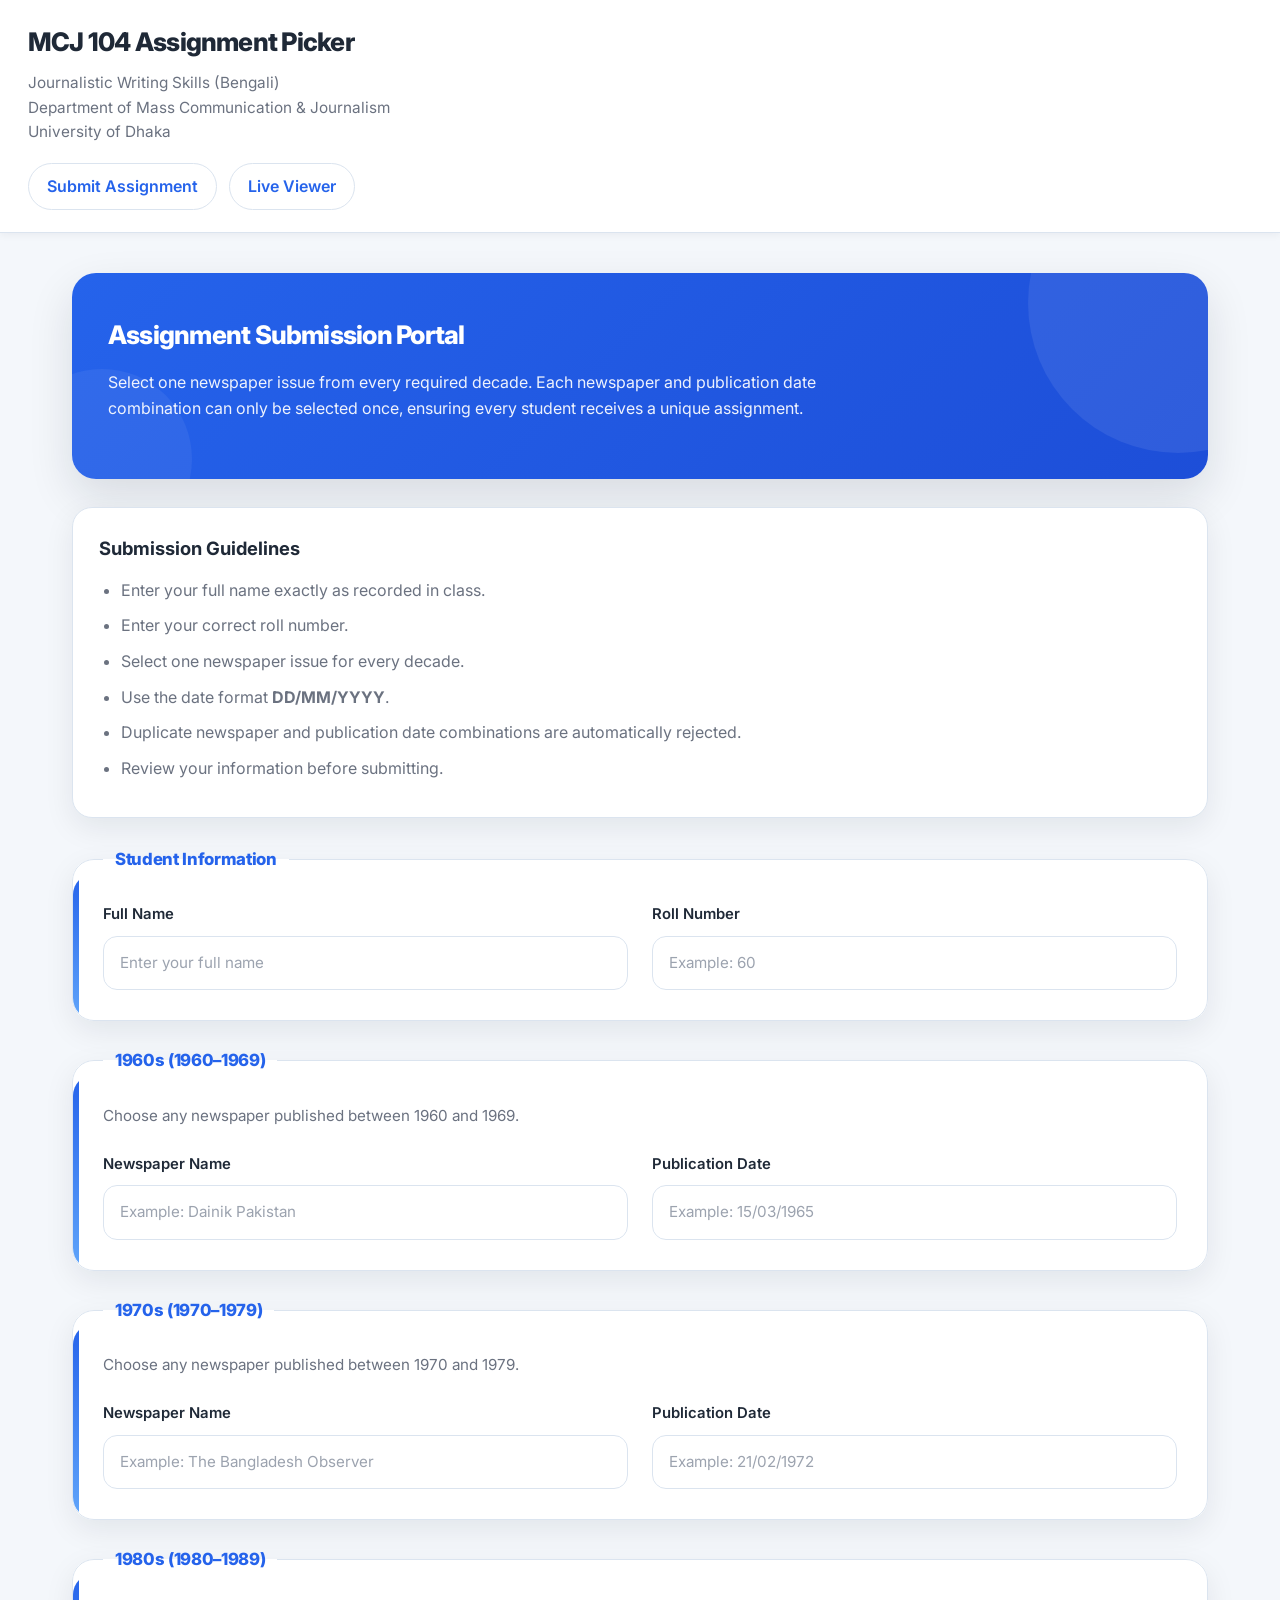
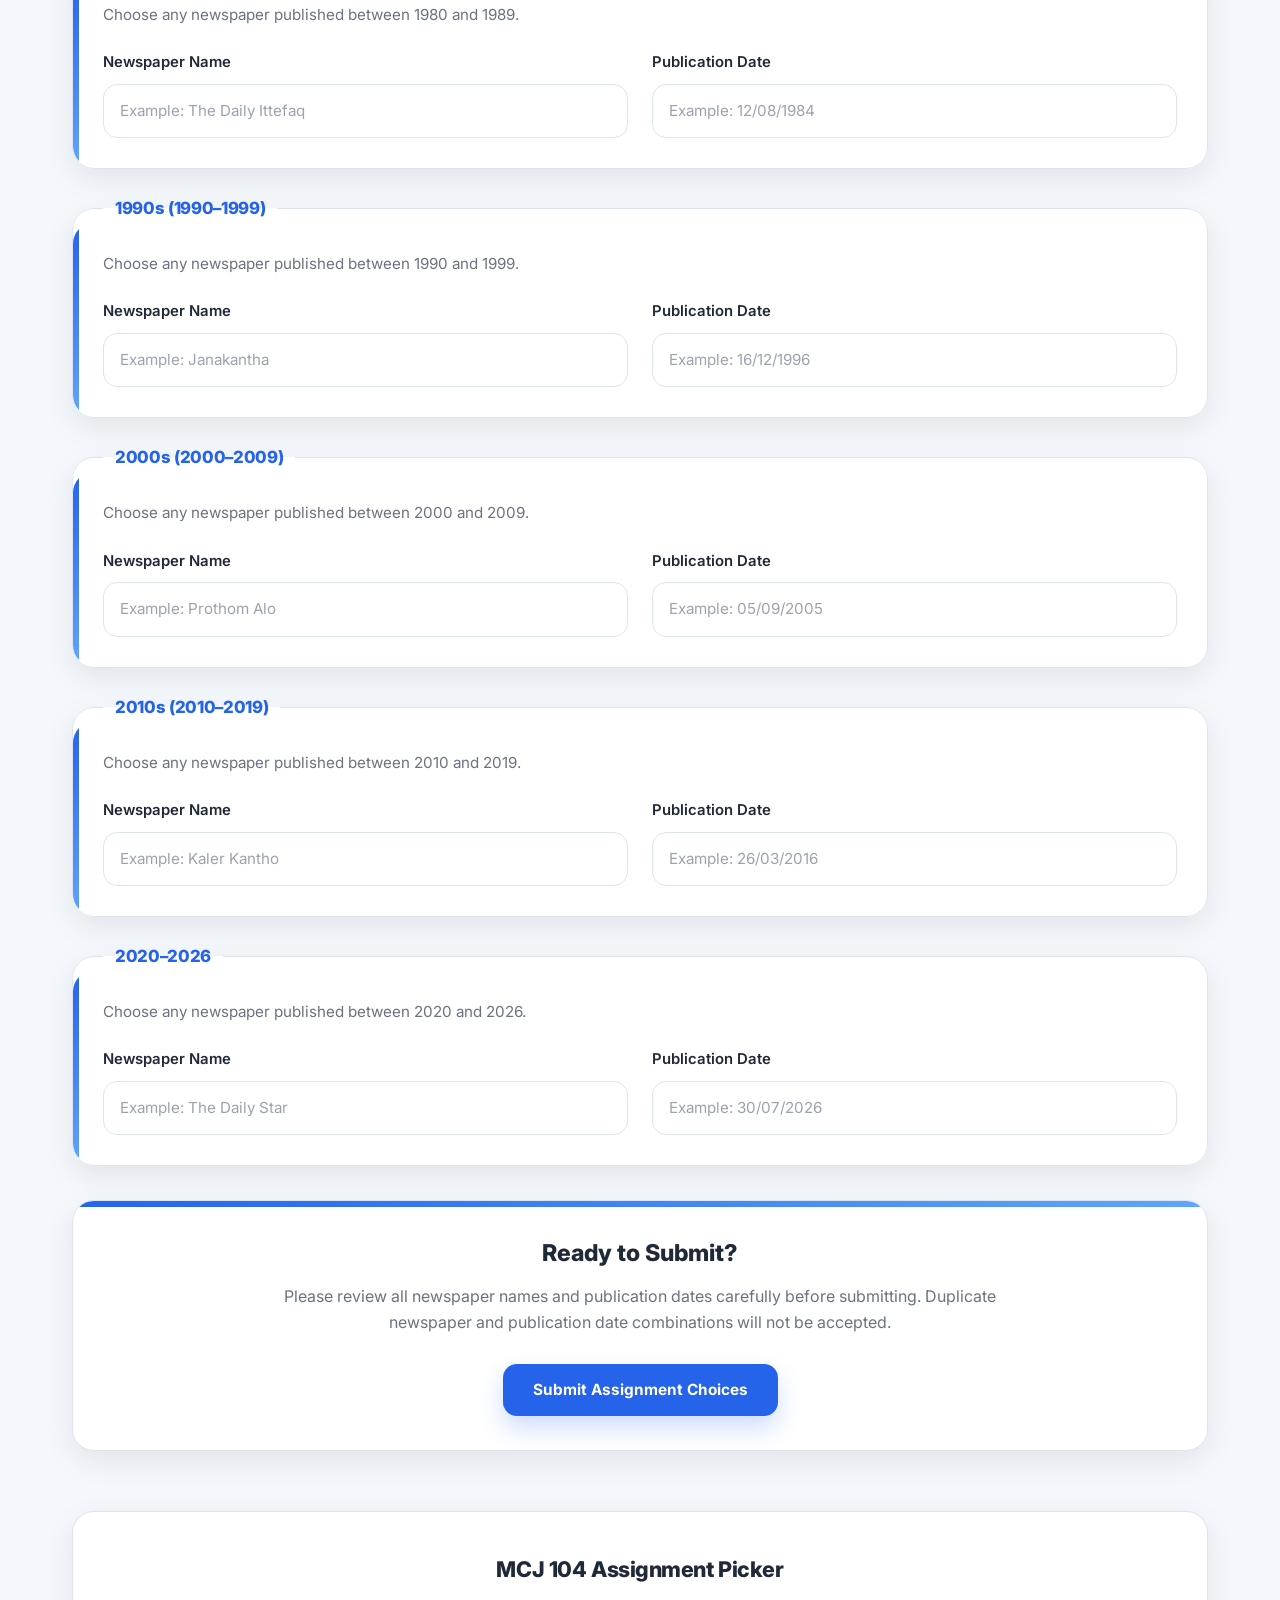
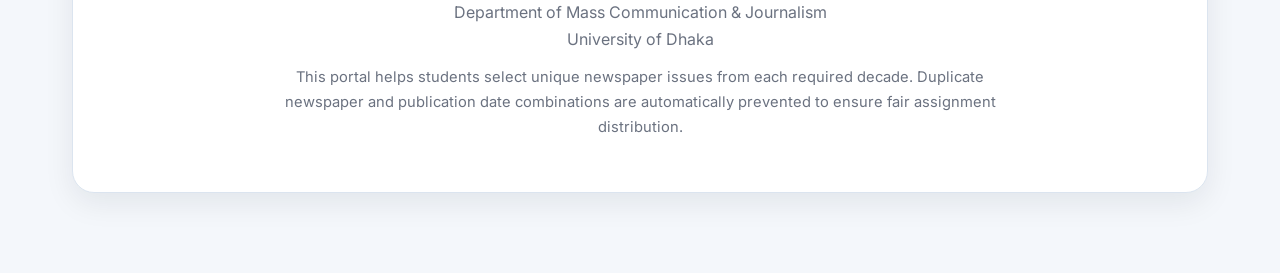
==== commit 36b3a138: "Add files via upload" ====
--- a/index.html
+++ b/index.html
@@ -193,7 +193,7 @@
 name="1960Date"
 placeholder="Example: 15/03/1965"
 pattern="\d{2}/\d{2}/\d{4}"
-inputmode="numeric"
+inputmode="date"
 maxlength="10"
 required
 >
@@ -254,7 +254,7 @@
 name="1970Date"
 placeholder="Example: 21/02/1972"
 pattern="\d{2}/\d{2}/\d{4}"
-inputmode="numeric"
+inputmode="date"
 maxlength="10"
 required
 >
@@ -315,7 +315,7 @@
                 name="1980Date"
                 placeholder="Example: 12/08/1984"
                 pattern="\d{2}/\d{2}/\d{4}"
-                inputmode="numeric"
+                inputmode="date"
                 maxlength="10"
                 required
             >
@@ -376,7 +376,7 @@
                 name="1990Date"
                 placeholder="Example: 16/12/1996"
                 pattern="\d{2}/\d{2}/\d{4}"
-                inputmode="numeric"
+                inputmode="date"
                 maxlength="10"
                 required
             >
@@ -437,7 +437,7 @@
                 name="2000Date"
                 placeholder="Example: 05/09/2005"
                 pattern="\d{2}/\d{2}/\d{4}"
-                inputmode="numeric"
+                inputmode="date"
                 maxlength="10"
                 required
             >
@@ -498,7 +498,7 @@
                 name="2010Date"
                 placeholder="Example: 26/03/2016"
                 pattern="\d{2}/\d{2}/\d{4}"
-                inputmode="numeric"
+                inputmode="date"
                 maxlength="10"
                 required
             >
@@ -559,7 +559,7 @@
                 name="2020Date"
                 placeholder="Example: 30/07/2026"
                 pattern="\d{2}/\d{2}/\d{4}"
-                inputmode="numeric"
+                inputmode="date"
                 maxlength="10"
                 required
             >
--- a/style.css
+++ b/style.css
@@ -133,28 +133,16 @@
 
 .site-header{
 
-    position:sticky;
-
-    top:0;
-
-    z-index:999;
-
     padding:
-
         22px
         28px;
 
-    background:
-        rgba(255,255,255,.94);
-
-    backdrop-filter:blur(18px);
+    background:var(--surface);
 
     border-bottom:
-
         1px solid var(--border);
 
     box-shadow:
-
         var(--shadow-sm);
 }
 
@@ -1317,7 +1305,7 @@
 
     .site-header{
 
-        padding:18px;
+        padding:16px 28px;
     }
 
     .site-header h1{
